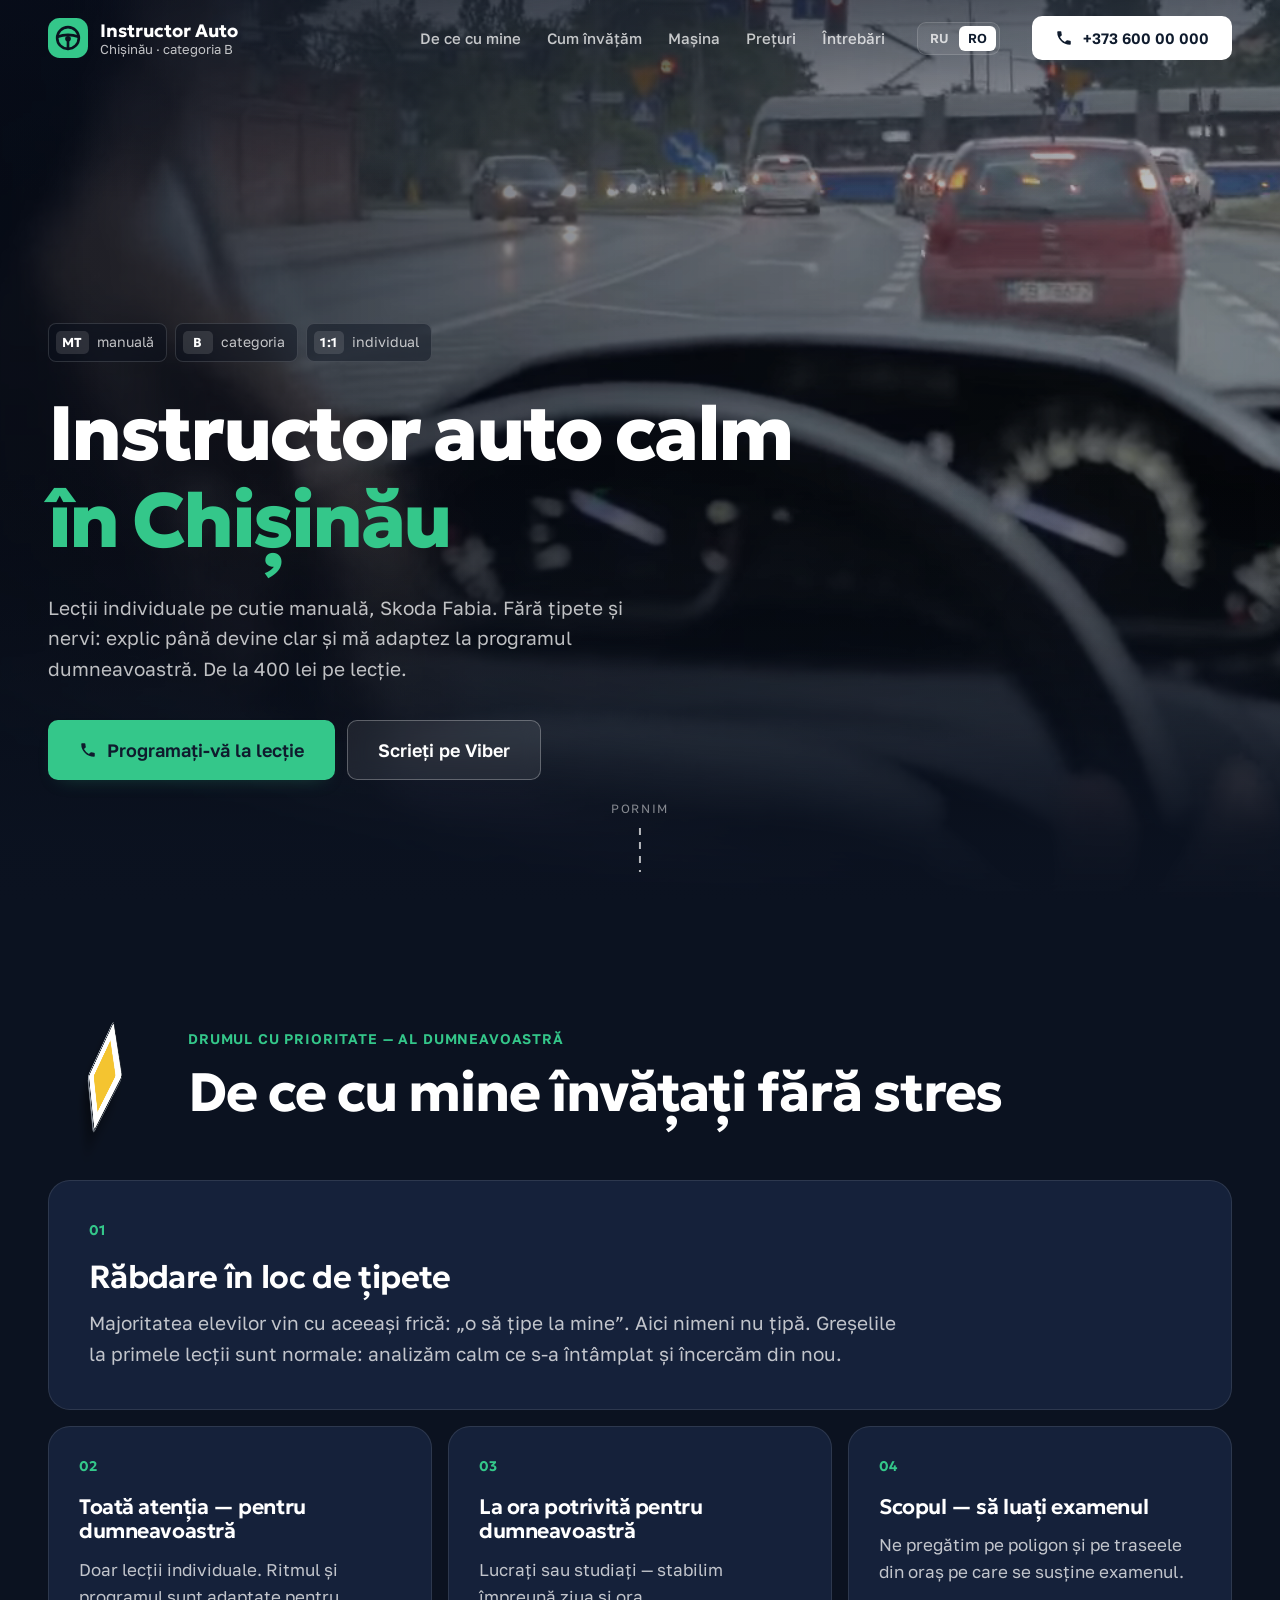
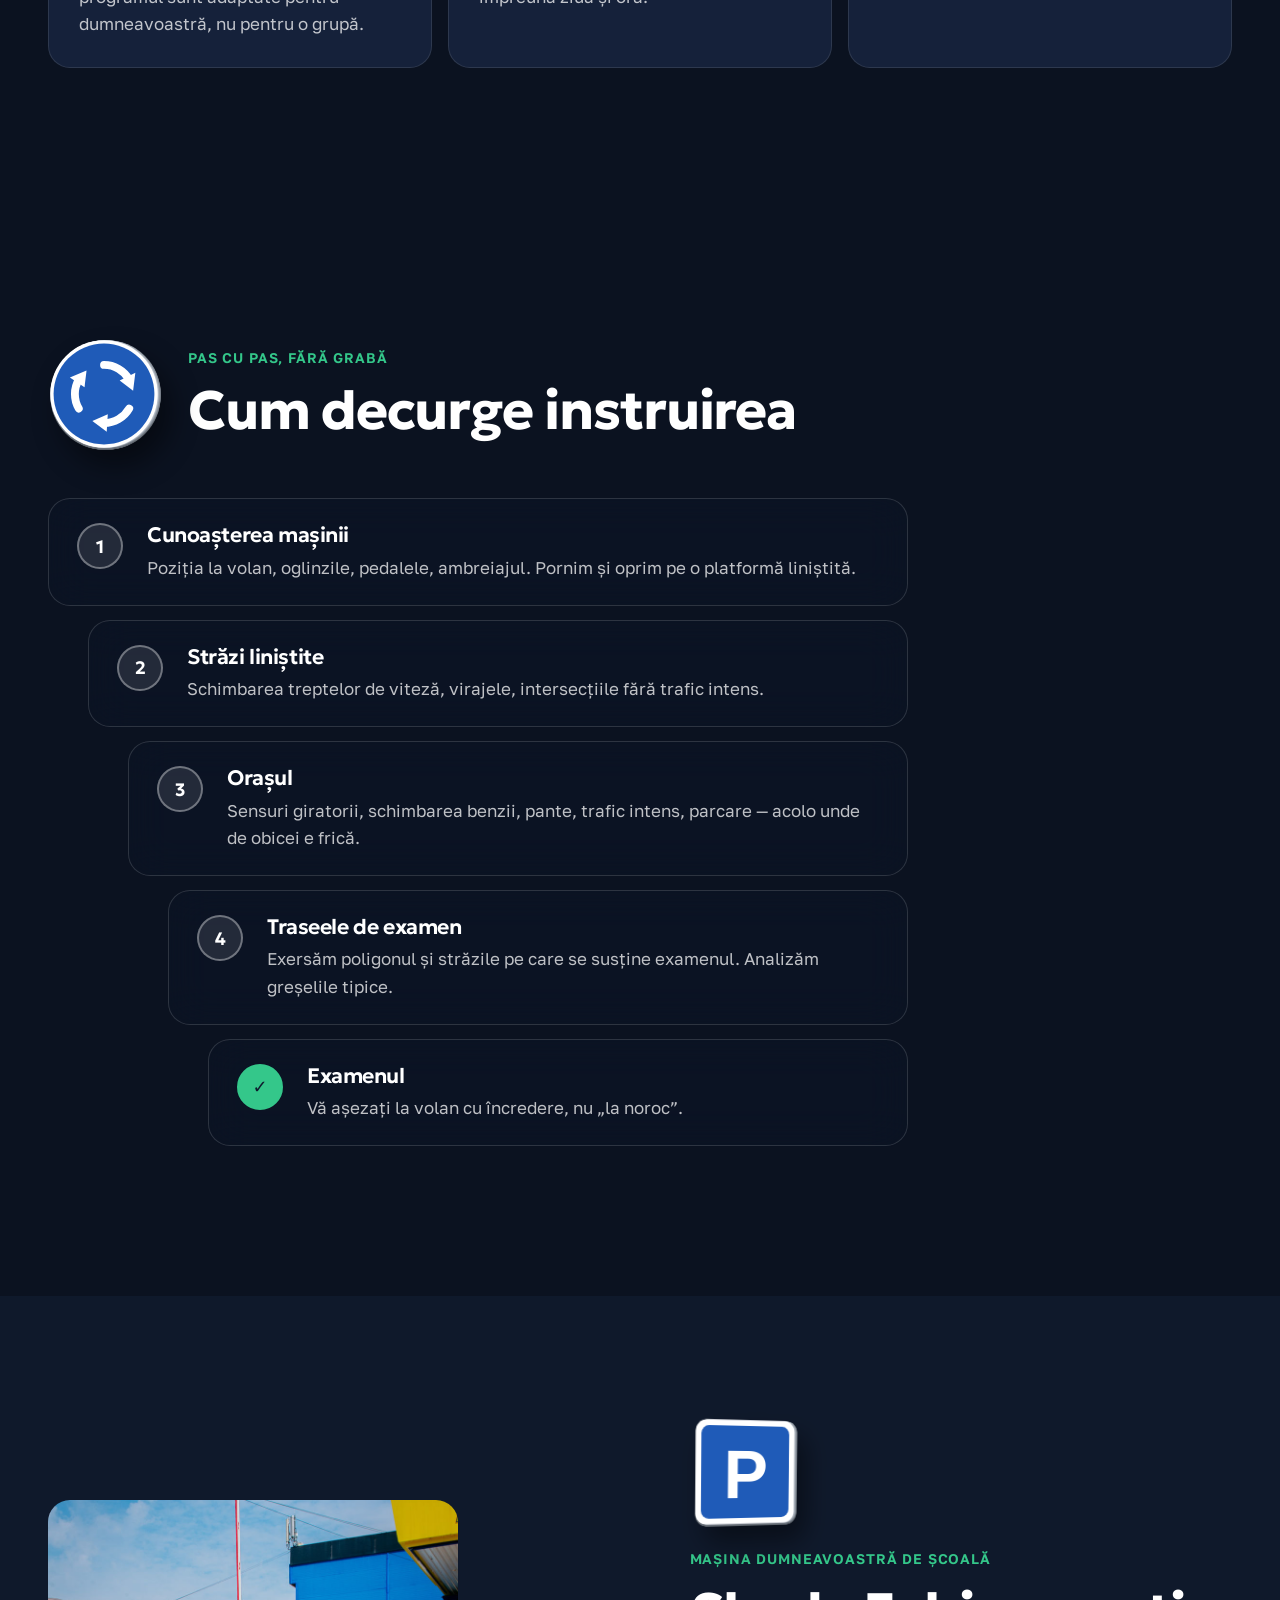
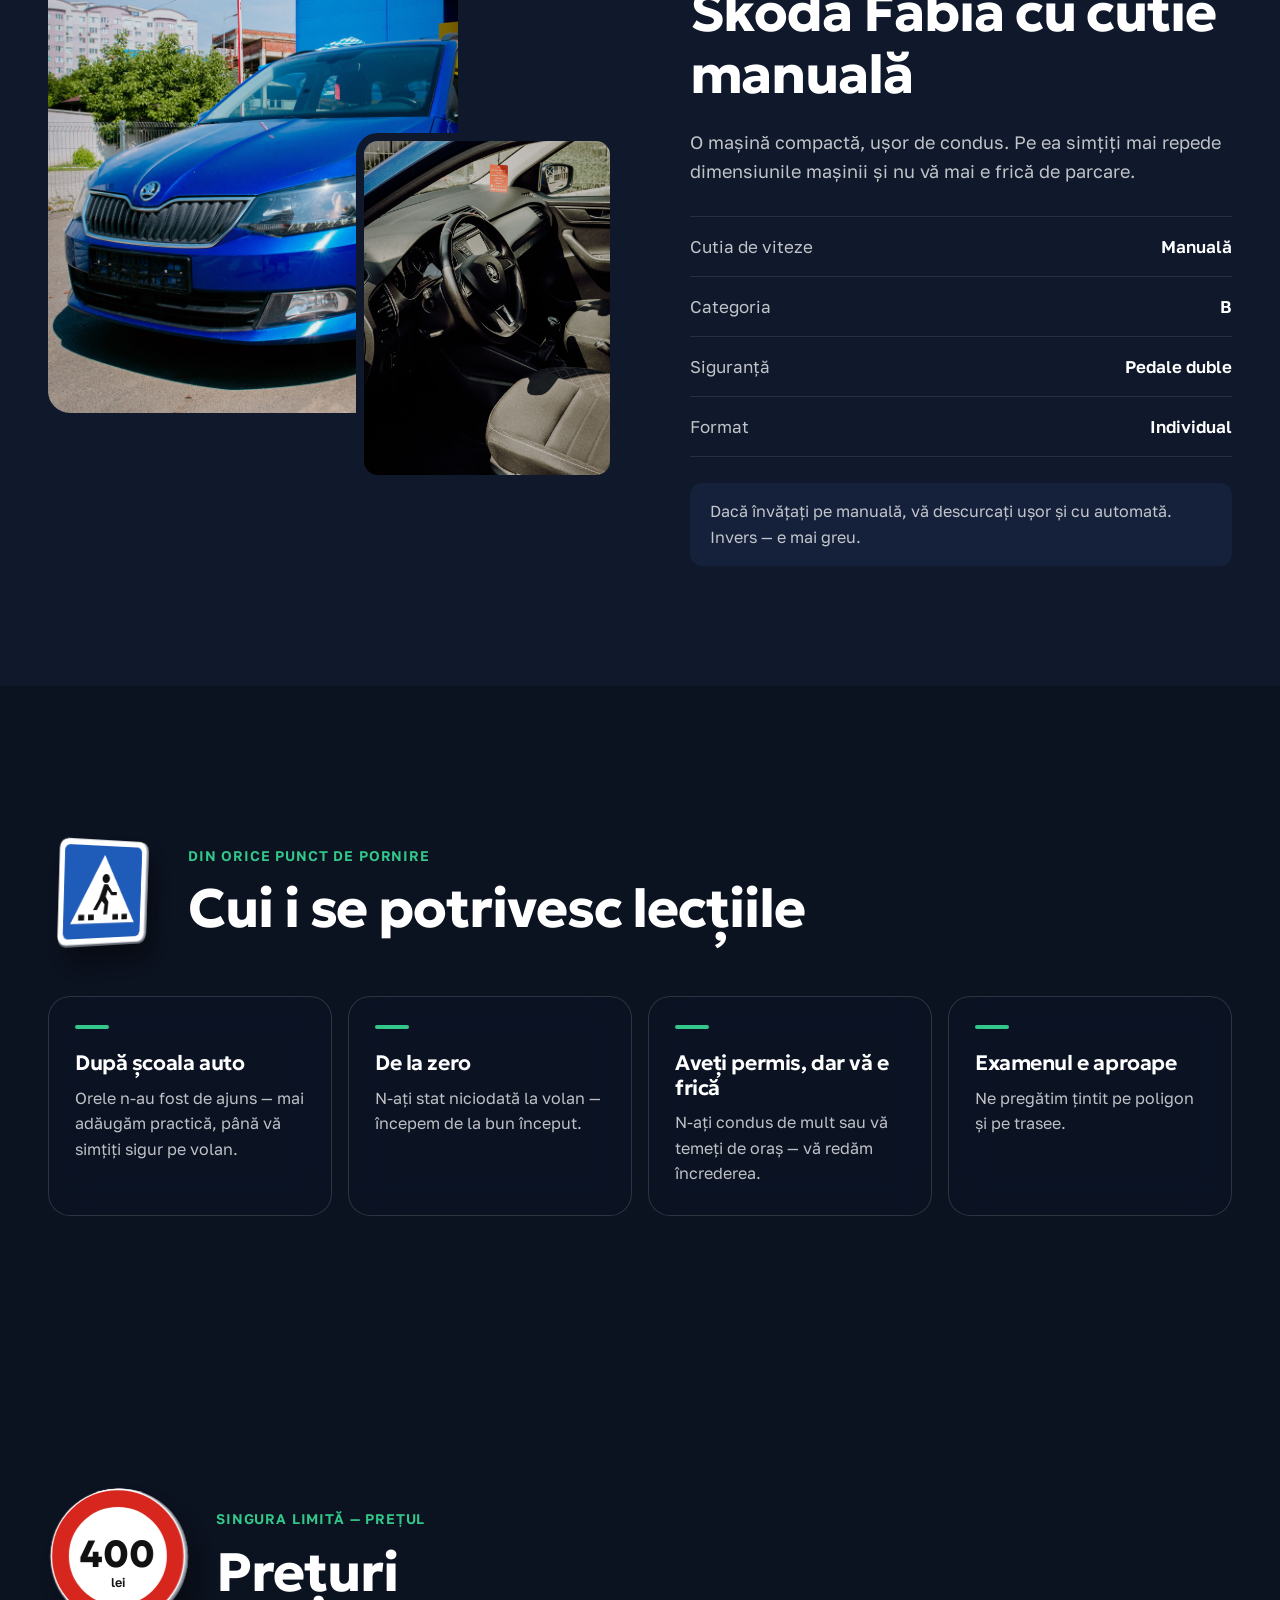
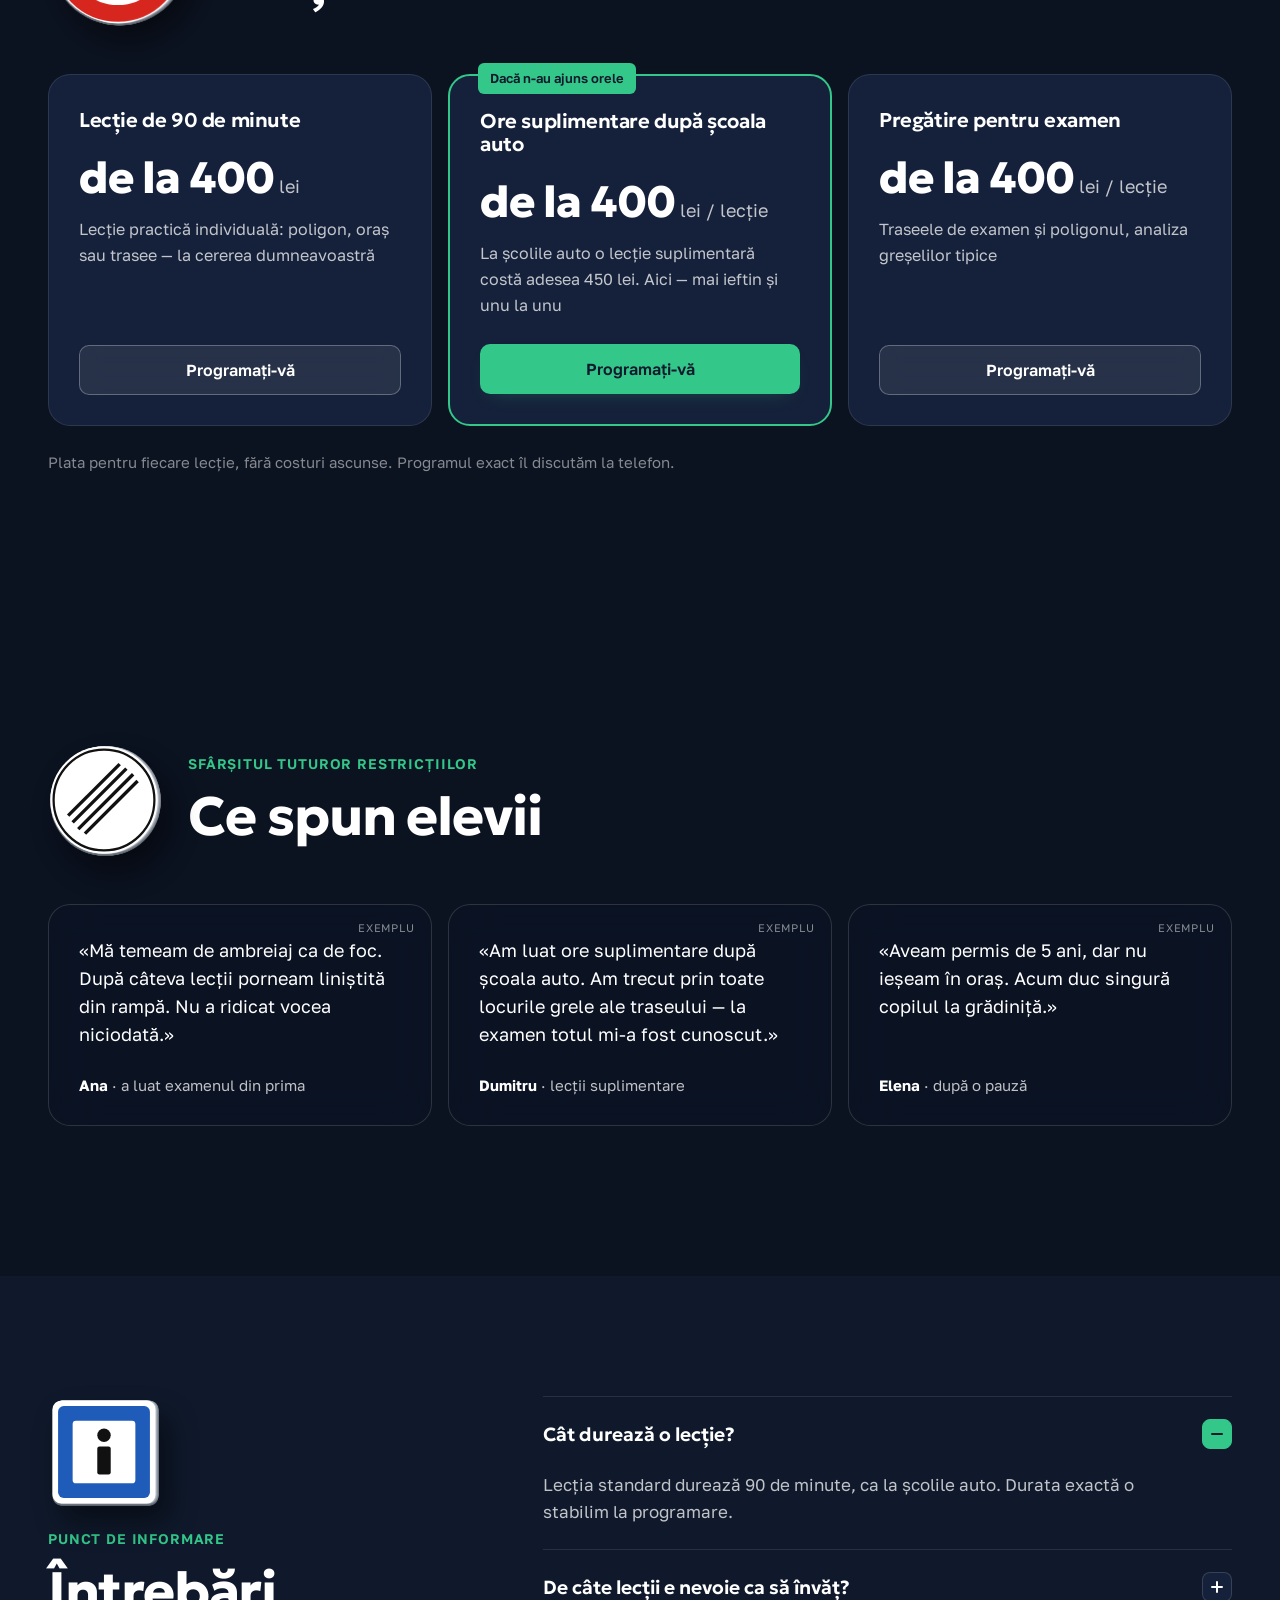
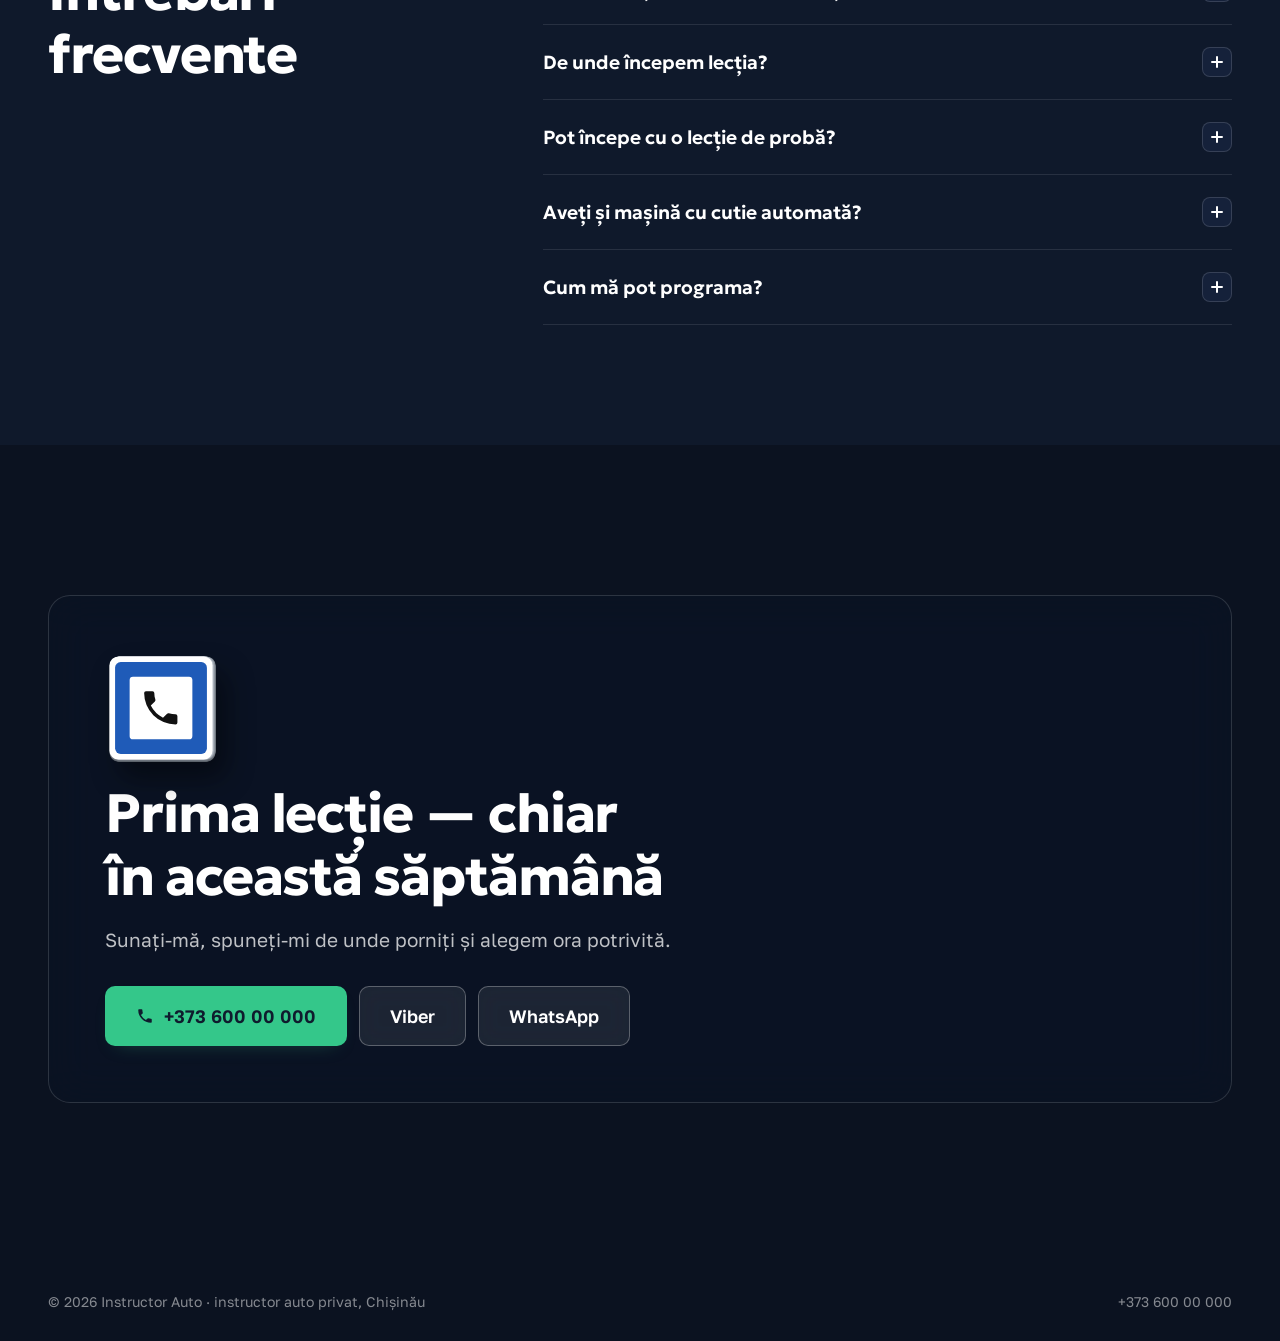
==== ro.html @ 3cfbd1a0 "Add files via upload" ====
<!doctype html>
<html lang="ro">
<head>
  <meta charset="utf-8">
  <meta name="viewport" content="width=device-width, initial-scale=1, viewport-fit=cover">
  <meta name="robots" content="noindex, nofollow">
  <title>Instructor auto calm în Chișinău — cutie manuală, Skoda Fabia</title>
  <meta name="description" content="Lecții individuale de conducere în Chișinău: categoria B, cutie manuală, Skoda Fabia. Cu răbdare, fără țipete, la ora potrivită pentru dumneavoastră. De la 400 lei pe lecție.">
  <meta name="theme-color" content="#0B1220">
  <link rel="icon" href="img/logo/mark.svg" type="image/svg+xml">
  <link rel="alternate" hreflang="ru" href="index.html">
  <link rel="alternate" hreflang="ro" href="ro.html">
  <link rel="preconnect" href="https://fonts.googleapis.com">
  <link rel="preconnect" href="https://fonts.gstatic.com" crossorigin>
  <link href="https://fonts.googleapis.com/css2?family=Geologica:wght@400;500;600;700;800&family=Golos+Text:wght@400;500;600&display=swap" rel="stylesheet">
  <link rel="stylesheet" href="css/styles.css">
  <script>document.documentElement.classList.add('js')</script>
</head>
<body>

<!-- Дорожные знаки: рисуем один раз, используем через <use> -->
<svg width="0" height="0" style="position:absolute" aria-hidden="true">
  <defs>
    <!-- Главная дорога -->
    <symbol id="s-main" viewBox="0 0 100 100">
      <rect x="15" y="15" width="70" height="70" rx="4" transform="rotate(45 50 50)" fill="#fff" stroke="#1d232b" stroke-width="1.5"/>
      <rect x="27" y="27" width="46" height="46" rx="2" transform="rotate(45 50 50)" fill="#F4C430"/>
    </symbol>
    <!-- Круговое движение -->
    <symbol id="s-round" viewBox="0 0 100 100">
      <circle cx="50" cy="50" r="48" fill="#fff"/>
      <circle cx="50" cy="50" r="45" fill="#1F5BB8"/>
      <g id="s-round-arrow">
        <path d="M50 24 A26 26 0 0 1 72.5 37" fill="none" stroke="#fff" stroke-width="7" stroke-linecap="round"/>
        <path d="M78 31 L76 47 L64 38 Z" fill="#fff"/>
      </g>
      <use href="#s-round-arrow" transform="rotate(120 50 50)"/>
      <use href="#s-round-arrow" transform="rotate(240 50 50)"/>
    </symbol>
    <!-- Стоянка -->
    <symbol id="s-parking" viewBox="0 0 100 100">
      <rect x="4" y="4" width="92" height="92" rx="10" fill="#fff"/>
      <rect x="9" y="9" width="82" height="82" rx="7" fill="#1F5BB8"/>
      <text x="50" y="73" text-anchor="middle" font-family="Arial, sans-serif" font-weight="700" font-size="62" fill="#fff">P</text>
    </symbol>
    <!-- Пешеходный переход — «кому подходит»: для всех, кто идёт к правам -->
    <symbol id="s-cross" viewBox="0 0 100 100">
      <rect x="4" y="4" width="92" height="92" rx="8" fill="#fff"/>
      <rect x="9" y="9" width="82" height="82" rx="5" fill="#1F5BB8"/>
      <path d="M50 17 L84 78 H16 Z" fill="#fff"/>
      <g fill="#111">
        <circle cx="52" cy="38" r="4"/>
        <path d="M50 43 l-5 13 l-6 10 h4 l5 -8 l3 3 l-1 9 h4 l1 -11 l-3 -5 l2 -6 l4 5 h6 v-3 h-5 l-5 -7 z"/>
      </g>
      <g fill="#111"><rect x="24" y="70" width="6" height="5"/><rect x="34" y="70" width="6" height="5"/><rect x="60" y="70" width="6" height="5"/><rect x="70" y="70" width="6" height="5"/></g>
    </symbol>
    <!-- Ограничение скорости — у нас это цена -->
    <symbol id="s-400" viewBox="0 0 100 100">
      <circle cx="50" cy="50" r="48" fill="#fff"/>
      <circle cx="50" cy="50" r="41" fill="#fff" stroke="#D7261E" stroke-width="12"/>
      <text x="50" y="58" text-anchor="middle" font-family="Geologica, Arial, sans-serif" font-weight="800" font-size="27" fill="#111">400</text>
      <text x="50" y="72" text-anchor="middle" font-family="Golos Text, Arial, sans-serif" font-weight="600" font-size="9" fill="#111">lei</text>
    </symbol>
    <!-- Конец всех ограничений -->
    <symbol id="s-end" viewBox="0 0 100 100">
      <circle cx="50" cy="50" r="48" fill="#fff"/>
      <circle cx="50" cy="50" r="45" fill="#fff" stroke="#111" stroke-width="2"/>
      <g stroke="#111" stroke-width="3"><path d="M22 70 L70 22"/><path d="M27 76 L76 27"/><path d="M33 80 L80 33"/><path d="M18 64 L64 18"/></g>
    </symbol>
    <!-- Пункт информации -->
    <symbol id="s-info" viewBox="0 0 100 100">
      <rect x="4" y="4" width="92" height="92" rx="8" fill="#fff"/>
      <rect x="9" y="9" width="82" height="82" rx="5" fill="#1F5BB8"/>
      <rect x="22" y="22" width="56" height="56" rx="3" fill="#fff"/>
      <circle cx="50" cy="35" r="6" fill="#111"/>
      <rect x="44" y="45" width="12" height="25" rx="2" fill="#111"/>
    </symbol>
    <!-- Телефон -->
    <symbol id="s-phone" viewBox="0 0 100 100">
      <rect x="4" y="4" width="92" height="92" rx="8" fill="#fff"/>
      <rect x="9" y="9" width="82" height="82" rx="5" fill="#1F5BB8"/>
      <rect x="22" y="22" width="56" height="56" rx="3" fill="#fff"/>
      <path transform="translate(30 30) scale(1.65)" fill="#111" d="M6.6 10.8a15.1 15.1 0 0 0 6.6 6.6l2.2-2.2a1 1 0 0 1 1-.25 11.4 11.4 0 0 0 3.6.57 1 1 0 0 1 1 1V20a1 1 0 0 1-1 1A17 17 0 0 1 3 4a1 1 0 0 1 1-1h3.5a1 1 0 0 1 1 1c0 1.25.2 2.45.57 3.57a1 1 0 0 1-.25 1z"/>
    </symbol>
  </defs>
</svg>

<!-- «Маршрут» прокрутки справа (только на ПК) -->
<!-- <div class="trip" aria-hidden="true"><div class="trip__road"><i class="trip__car"></i></div></div> -->

<header class="top">
  <div class="wrap top__in">
    <a class="logo" href="#">
      <img src="img/logo/mark.svg" alt="" width="40" height="40">
      <span><b>Instructor Auto</b><small>Chișinău · categoria B</small></span>
    </a>
    <nav class="nav" id="nav">
      <a href="#why">De ce cu mine</a>
      <a href="#route">Cum învățăm</a>
      <a href="#car">Mașina</a>
      <a href="#price">Prețuri</a>
      <a href="#faq">Întrebări</a>
    </nav>
    <div class="lang"><a href="index.html" hreflang="ru" lang="ru">RU</a><a href="ro.html" aria-current="page">RO</a></div>
    <a class="btn btn--light top__call" data-tel><span class="ico-phone"></span><span data-text="phone"></span></a>
    <button class="burger" id="burger" aria-label="Meniu" aria-expanded="false"><i></i><i></i></button>
  </div>
</header>

<main>

  <!-- 1. ГЛАВНЫЙ ЭКРАН: видео из салона, внизу тает в фон -->
  <section class="hero">
    <div class="hero__media" aria-hidden="true">
      <video autoplay muted loop playsinline preload="auto" poster="video/drive-poster.jpg">
        <source src="video/drive.webm" type="video/webm">
        <source src="video/drive.mp4" type="video/mp4">
      </video>
    </div>
    <div class="wrap hero__in">
      <div class="hud reveal">
        <span><b>MT</b> manuală</span>
        <span><b>B</b> categoria</span>
        <span><b>1:1</b> individual</span>
      </div>
      <!-- Titlul anterior: „Urcați la volan. / Frica trece repede.” -->
      <h1 class="hero__title reveal">
        <span>Instructor auto calm</span>
        <span class="hero__accent">în&nbsp;Chișinău</span>
      </h1>
      <p class="hero__lead reveal">Lecții individuale pe cutie manuală, Skoda Fabia. Fără țipete și nervi: explic până devine clar și mă adaptez la programul dumneavoastră. De la <span data-text="priceFrom"></span> lei pe lecție.</p>
      <div class="hero__cta reveal">
        <a class="btn btn--sign btn--lg" data-tel><span class="ico-phone"></span>Programați-vă la lecție</a>
        <a class="btn btn--glass btn--lg" data-viber>Scrieți pe Viber</a>
      </div>
    </div>
    <a class="go" href="#why"><span>Pornim</span><i></i></a>
  </section>

  <!-- 2. ПОЧЕМУ СО МНОЙ (сплошной фон) -->
  <section class="sec" id="why">
    <div class="wrap">
      <div class="head reveal">
        <div class="sign" data-sign><svg><use href="#s-main"/></svg></div>
        <div>
          <p class="head__kicker">Drumul cu prioritate — al dumneavoastră</p>
          <h2>De ce cu mine învățați fără stres</h2>
        </div>
      </div>
      <div class="cards">
        <article class="card card--wide reveal">
          <span class="card__n">01</span>
          <h3>Răbdare în loc de țipete</h3>
          <p>Majoritatea elevilor vin cu aceeași frică: „o să țipe la mine”. Aici nimeni nu țipă. Greșelile la primele lecții sunt normale: analizăm calm ce s-a întâmplat și încercăm din nou.</p>
        </article>
        <article class="card reveal">
          <span class="card__n">02</span>
          <h3>Toată atenția — pentru dumneavoastră</h3>
          <p>Doar lecții individuale. Ritmul și programul sunt adaptate pentru dumneavoastră, nu pentru o grupă.</p>
        </article>
        <article class="card reveal">
          <span class="card__n">03</span>
          <h3>La ora potrivită pentru dumneavoastră</h3>
          <p>Lucrați sau studiați — stabilim împreună ziua și ora.</p>
        </article>
        <article class="card reveal">
          <span class="card__n">04</span>
          <h3>Scopul — să luați examenul</h3>
          <p>Ne pregătim pe poligon și pe traseele din oraș pe care se susține examenul.</p>
        </article>
      </div>
    </div>
  </section>

  <!-- 3. КАК УЧИМСЯ (дорога «в окне») -->
  <section class="sec sec--road" id="route">
    <div class="road-media" aria-hidden="true">
      <video autoplay muted loop playsinline preload="none" poster="video/drive-poster.jpg">
        <source src="video/drive.webm" type="video/webm">
        <source src="video/drive.mp4" type="video/mp4">
      </video>
    </div>
    <div class="wrap">
      <div class="head reveal">
        <div class="sign" data-sign><svg><use href="#s-round"/></svg></div>
        <div>
          <p class="head__kicker">Pas cu pas, fără grabă</p>
          <h2>Cum decurge instruirea</h2>
        </div>
      </div>
      <ol class="steps">
        <li class="glass reveal"><b>1</b><div><h3>Cunoașterea mașinii</h3><p>Poziția la volan, oglinzile, pedalele, ambreiajul. Pornim și oprim pe o platformă liniștită.</p></div></li>
        <li class="glass reveal"><b>2</b><div><h3>Străzi liniștite</h3><p>Schimbarea treptelor de viteză, virajele, intersecțiile fără trafic intens.</p></div></li>
        <li class="glass reveal"><b>3</b><div><h3>Orașul</h3><p>Sensuri giratorii, schimbarea benzii, pante, trafic intens, parcare — acolo unde de obicei e frică.</p></div></li>
        <li class="glass reveal"><b>4</b><div><h3>Traseele de examen</h3><p>Exersăm poligonul și străzile pe care se susține examenul. Analizăm greșelile tipice.</p></div></li>
        <li class="glass reveal steps__finish"><b>✓</b><div><h3>Examenul</h3><p>Vă așezați la volan cu încredere, nu „la noroc”.</p></div></li>
      </ol>
    </div>
  </section>

  <!-- 4. МАШИНА (сплошной фон) -->
  <section class="sec sec--alt" id="car">
    <div class="wrap car">
      <div class="car__photos reveal">
        <img class="car__p1" src="img/car/fabia-front-tall.jpg" alt="Mașina de școală Skoda Fabia, albastră" loading="lazy">
        <img class="car__p2" src="img/car/fabia-interior.jpg" alt="Interiorul Skoda Fabia: volanul și cutia de viteze manuală" loading="lazy">
      </div>
      <div class="car__text">
        <div class="head head--stack reveal">
          <div class="sign" data-sign><svg><use href="#s-parking"/></svg></div>
          <div>
            <p class="head__kicker">Mașina dumneavoastră de școală</p>
            <h2>Skoda Fabia cu cutie manuală</h2>
          </div>
        </div>
        <p class="car__lead reveal">O mașină compactă, ușor de condus. Pe ea simțiți mai repede dimensiunile mașinii și nu vă mai e frică de parcare.</p>
        <ul class="specs reveal">
          <li><span>Cutia de viteze</span><b>Manuală</b></li>
          <li><span>Categoria</span><b>B</b></li>
          <li><span>Siguranță</span><b>Pedale duble</b></li>
          <li><span>Format</span><b>Individual</b></li>
        </ul>
        <p class="note reveal">Dacă învățați pe manuală, vă descurcați ușor și cu automată. Invers — e mai greu.</p>
      </div>
    </div>
  </section>

  <!-- 5. КОМУ ПОДХОДИТ (дорога «в окне») -->
  <section class="sec sec--road">
    <div class="road-media" aria-hidden="true">
      <video autoplay muted loop playsinline preload="none" poster="video/drive-poster.jpg">
        <source src="video/drive.webm" type="video/webm">
        <source src="video/drive.mp4" type="video/mp4">
      </video>
    </div>
    <div class="wrap">
      <div class="head reveal">
        <div class="sign" data-sign><svg><use href="#s-cross"/></svg></div>
        <div>
          <p class="head__kicker">Din orice punct de pornire</p>
          <h2>Cui i se potrivesc lecțiile</h2>
        </div>
      </div>
      <div class="who">
        <div class="glass who__item reveal"><h3>După școala auto</h3><p>Orele n-au fost de ajuns — mai adăugăm practică, până vă simțiți sigur pe volan.</p></div>
        <div class="glass who__item reveal"><h3>De la zero</h3><p>N-ați stat niciodată la volan — începem de la bun început.</p></div>
        <div class="glass who__item reveal"><h3>Aveți permis, dar vă e frică</h3><p>N-ați condus de mult sau vă temeți de oraș — vă redăm încrederea.</p></div>
        <div class="glass who__item reveal"><h3>Examenul e aproape</h3><p>Ne pregătim țintit pe poligon și pe trasee.</p></div>
      </div>
    </div>
  </section>

  <!-- 6. ЦЕНЫ (сплошной фон) -->
  <section class="sec" id="price">
    <div class="wrap">
      <div class="head reveal">
        <div class="sign sign--big" data-sign><svg><use href="#s-400"/></svg></div>
        <div>
          <p class="head__kicker">Singura limită — prețul</p>
          <h2>Prețuri</h2>
        </div>
      </div>
      <div class="prices" id="prices"></div>
      <p class="prices__note reveal">Plata pentru fiecare lecție, fără costuri ascunse. Programul exact îl discutăm la telefon.</p>
    </div>
  </section>

  <!-- 7. ОТЗЫВЫ (дорога «в окне») -->
  <section class="sec sec--road">
    <div class="road-media" aria-hidden="true">
      <video autoplay muted loop playsinline preload="none" poster="video/drive-poster.jpg">
        <source src="video/drive.webm" type="video/webm">
        <source src="video/drive.mp4" type="video/mp4">
      </video>
    </div>
    <div class="wrap">
      <div class="head reveal">
        <div class="sign" data-sign><svg><use href="#s-end"/></svg></div>
        <div>
          <p class="head__kicker">Sfârșitul tuturor restricțiilor</p>
          <h2>Ce spun elevii</h2>
        </div>
      </div>
      <div class="reviews">
        <figure class="glass review reveal">
          <span class="review__demo">exemplu</span>
          <blockquote>Mă temeam de ambreiaj ca de foc. După câteva lecții porneam liniștită din rampă. Nu a ridicat vocea niciodată.</blockquote>
          <figcaption><b>Ana</b> · a luat examenul din prima</figcaption>
        </figure>
        <figure class="glass review reveal">
          <span class="review__demo">exemplu</span>
          <blockquote>Am luat ore suplimentare după școala auto. Am trecut prin toate locurile grele ale traseului — la examen totul mi-a fost cunoscut.</blockquote>
          <figcaption><b>Dumitru</b> · lecții suplimentare</figcaption>
        </figure>
        <figure class="glass review reveal">
          <span class="review__demo">exemplu</span>
          <blockquote>Aveam permis de 5 ani, dar nu ieșeam în oraș. Acum duc singură copilul la grădiniță.</blockquote>
          <figcaption><b>Elena</b> · după o pauză</figcaption>
        </figure>
      </div>
    </div>
  </section>

  <!-- 8. ВОПРОСЫ (сплошной фон) -->
  <section class="sec sec--alt" id="faq">
    <div class="wrap faq-wrap">
      <div class="head head--stack reveal">
        <div class="sign" data-sign><svg><use href="#s-info"/></svg></div>
        <div>
          <p class="head__kicker">Punct de informare</p>
          <h2>Întrebări frecvente</h2>
        </div>
      </div>
      <div class="faq reveal">
        <details open>
          <summary>Cât durează o lecție?</summary>
          <p>Lecția standard durează 90 de minute, ca la școlile auto. Durata exactă o stabilim la programare.</p>
        </details>
        <details>
          <summary>De câte lecții e nevoie ca să învăț?</summary>
          <p>Depinde de nivelul cu care veniți. După prima lecție vă spun sincer de câte veți avea nevoie.</p>
        </details>
        <details>
          <summary>De unde începem lecția?</summary>
          <p>Locul de întâlnire îl stabilim la telefon — astfel încât să vă fie comod să ajungeți.</p>
        </details>
        <details>
          <summary>Pot începe cu o lecție de probă?</summary>
          <p>Da. Luați o lecție — vedeți dacă vi se potrivește formatul și abia apoi decideți.</p>
        </details>
        <details>
          <summary>Aveți și mașină cu cutie automată?</summary>
          <p>Nu, lecțiile sunt doar pe cutie manuală. În schimb, după ea, automata se învață într-o seară.</p>
        </details>
        <details>
          <summary>Cum mă pot programa?</summary>
          <p>Sunați sau scrieți pe Viber/WhatsApp — alegem împreună prima zi și ora.</p>
        </details>
      </div>
    </div>
  </section>

  <!-- 9. ФИНАЛ (дорога «в окне») -->
  <section class="sec sec--road sec--final">
    <div class="road-media" aria-hidden="true">
      <video autoplay muted loop playsinline preload="none" poster="video/drive-poster.jpg">
        <source src="video/drive.webm" type="video/webm">
        <source src="video/drive.mp4" type="video/mp4">
      </video>
    </div>
    <div class="wrap">
      <div class="glass final reveal">
        <div class="sign" data-sign><svg><use href="#s-phone"/></svg></div>
        <h2>Prima lecție — chiar în&nbsp;această săptămână</h2>
        <p>Sunați-mă, spuneți-mi de unde porniți și alegem ora potrivită.</p>
        <div class="final__cta">
          <a class="btn btn--sign btn--lg" data-tel><span class="ico-phone"></span><span data-text="phone"></span></a>
          <a class="btn btn--glass btn--lg" data-viber>Viber</a>
          <a class="btn btn--glass btn--lg" data-whatsapp>WhatsApp</a>
        </div>
      </div>
    </div>
  </section>

</main>

<footer class="foot">
  <div class="wrap foot__in">
    <span>© <span id="year"></span> Instructor Auto · instructor auto privat, Chișinău</span>
    <a data-tel><span data-text="phone"></span></a>
  </div>
</footer>

<div class="sticky-call">
  <a class="btn btn--sign" data-tel><span class="ico-phone"></span>Sunați</a>
  <a class="btn btn--glass" data-viber>Viber</a>
</div>

<script src="js/site-data.js"></script>
<script src="js/main.js"></script>
<script src="js/motion.js"></script>
</body>
</html>
---- css/styles.css ----
/* Instructor Auto — тёмный вариант «дорога через секцию».
   Главный экран с видео из салона → сплошная секция → секция-«окно» с той же дорогой → …
   Прежняя светлая версия лежит в prototypes/old-light/. */
:root {
  --bg: #0B1220;
  --bg-2: #0F192B;
  --card: #15213A;
  --white: #fff;
  --soft: rgba(255,255,255,.74);
  --faint: rgba(255,255,255,.5);
  --line: rgba(255,255,255,.1);
  --glass: rgba(12,20,36,.5);
  --glass-line: rgba(255,255,255,.14);
  --ink: #0F1B2D;
  /* акцент: «зелёный сигнал светофора» — можно ехать, всё спокойно (раньше был жёлтый #F4C430, «как такси», затем яркий #3DDC97) */
  --accent: #34C78A;
  --accent-hover: #4FD69C;
  --accent-rgb: 52, 199, 138;

  --r-btn: 10px;
  --r-card: 22px;
  --wrap: 1240px;
  --top-h: 76px;

  --f-head: "Geologica", system-ui, sans-serif;
  --f-body: "Golos Text", system-ui, sans-serif;
}

*, *::before, *::after { box-sizing: border-box; }
html { scroll-behavior: smooth; scroll-padding-top: 84px; }
body {
  margin: 0; background: var(--bg); color: var(--white);
  font: 400 17px/1.6 var(--f-body);
  -webkit-font-smoothing: antialiased;
}
img, svg { display: block; max-width: 100%; }
a { color: inherit; text-decoration: none; }
h1, h2, h3 { font-family: var(--f-head); margin: 0; line-height: 1.08; letter-spacing: -.02em; }
h2 { font-size: clamp(32px, 4.4vw, 54px); font-weight: 700; }
h3 { font-size: 21px; font-weight: 600; }
p { margin: 0; }
.wrap { max-width: var(--wrap); margin: 0 auto; padding: 0 28px; }

/* ---------- кнопки ---------- */
.btn {
  display: inline-flex; align-items: center; justify-content: center; gap: 10px;
  min-height: 50px; padding: 0 22px; border-radius: var(--r-btn);
  font: 600 16px/1 var(--f-body); border: 1.5px solid transparent;
  transition: background .2s, color .2s, border-color .2s, transform .2s, box-shadow .2s;
  cursor: pointer; white-space: nowrap;
}
.btn:active { transform: translateY(1px); }
.btn--lg { min-height: 60px; padding: 0 30px; font-size: 18px; }
/* btn--blue / btn--ghost рисует main.js в карточках цен */
.btn--sign, .btn--blue { background: var(--accent); color: var(--ink); box-shadow: 0 8px 20px -12px rgba(var(--accent-rgb), .35); }
.btn--sign:hover, .btn--blue:hover { background: var(--accent-hover); box-shadow: 0 10px 24px -12px rgba(var(--accent-rgb), .5); }
.btn--glass, .btn--ghost {
  background: rgba(255,255,255,.08); color: #fff; border-color: rgba(255,255,255,.28);
  backdrop-filter: blur(10px); -webkit-backdrop-filter: blur(10px);
}
.btn--glass:hover, .btn--ghost:hover { background: rgba(255,255,255,.16); border-color: #fff; }
.btn--light { background: #fff; color: var(--ink); }
.btn--light:hover { background: var(--accent); }
.ico-phone {
  width: 18px; height: 18px; flex: none; background: currentColor;
  -webkit-mask: url("data:image/svg+xml,%3Csvg xmlns='http://www.w3.org/2000/svg' viewBox='0 0 24 24'%3E%3Cpath d='M6.6 10.8a15.1 15.1 0 0 0 6.6 6.6l2.2-2.2a1 1 0 0 1 1-.25 11.4 11.4 0 0 0 3.6.57 1 1 0 0 1 1 1V20a1 1 0 0 1-1 1A17 17 0 0 1 3 4a1 1 0 0 1 1-1h3.5a1 1 0 0 1 1 1c0 1.25.2 2.45.57 3.57a1 1 0 0 1-.25 1z'/%3E%3C/svg%3E") center/contain no-repeat;
          mask: url("data:image/svg+xml,%3Csvg xmlns='http://www.w3.org/2000/svg' viewBox='0 0 24 24'%3E%3Cpath d='M6.6 10.8a15.1 15.1 0 0 0 6.6 6.6l2.2-2.2a1 1 0 0 1 1-.25 11.4 11.4 0 0 0 3.6.57 1 1 0 0 1 1 1V20a1 1 0 0 1-1 1A17 17 0 0 1 3 4a1 1 0 0 1 1-1h3.5a1 1 0 0 1 1 1c0 1.25.2 2.45.57 3.57a1 1 0 0 1-.25 1z'/%3E%3C/svg%3E") center/contain no-repeat;
}

/* ---------- шапка ---------- */
.top { position: fixed; top: 0; left: 0; right: 0; z-index: 50; transition: background .3s, box-shadow .3s; }
.top--scrolled {
  background: rgba(10,16,30,.72); box-shadow: 0 1px 0 var(--glass-line);
  backdrop-filter: blur(16px); -webkit-backdrop-filter: blur(16px);
}
.top__in { display: flex; align-items: center; gap: 32px; height: var(--top-h); }
.logo { display: flex; align-items: center; gap: 12px; }
.logo span { display: flex; flex-direction: column; line-height: 1.15; }
.logo b { font: 700 18px var(--f-head); white-space: nowrap; }
.logo small { font-size: 13px; color: var(--soft); }
.nav { display: flex; gap: 26px; margin-left: auto; font-weight: 500; font-size: 15px; }
.nav a { color: var(--soft); transition: color .2s; }
.nav a:hover { color: #fff; }
.top__call { min-height: 44px; font-size: 15px; }
.lang {
  display: flex; gap: 2px; padding: 3px; border-radius: 9px;
  background: rgba(255,255,255,.08); border: 1px solid var(--glass-line);
}
.lang a { padding: 6px 9px; border-radius: 6px; font: 600 13px/1 var(--f-body); color: var(--soft); transition: background .2s, color .2s; }
.lang a:hover { color: #fff; }
.lang a[aria-current] { background: #fff; color: var(--ink); }
.burger { display: none; }

/* ---------- 1. главный экран ---------- */
.hero {
  position: relative; isolation: isolate; overflow: hidden;
  min-height: 100vh; min-height: 100svh;
  display: flex; align-items: flex-end; padding: 120px 0 120px;
}
.hero__in { width: 100%; }
.hero__media { position: absolute; inset: 0; z-index: -1; background: var(--bg) url("../video/drive-poster.jpg") center/cover; }
.hero__media video { width: 100%; height: 100%; object-fit: cover; }
.hero__media::after {
  content: ""; position: absolute; inset: 0; pointer-events: none;
  background:
    /* снизу: видео тает в фон страницы — много шагов, без полосы */
    linear-gradient(to top, var(--bg) 0%, rgba(11,18,32,.94) 7%, rgba(11,18,32,.72) 16%,
      rgba(11,18,32,.42) 27%, rgba(11,18,32,.16) 38%, rgba(11,18,32,0) 48%),
    linear-gradient(180deg, rgba(8,14,28,.55) 0%, rgba(8,14,28,0) 22%),
    linear-gradient(90deg, rgba(8,14,28,.72) 0%, rgba(8,14,28,.3) 55%, rgba(8,14,28,.1) 100%),
    rgba(8,14,28,.12);
}
.hud { display: flex; flex-wrap: wrap; gap: 8px; margin-bottom: 28px; }
.hud span {
  display: inline-flex; align-items: center; gap: 8px;
  padding: 7px 12px 7px 7px; border-radius: 8px;
  background: rgba(10,16,30,.45); border: 1px solid var(--glass-line);
  backdrop-filter: blur(10px); -webkit-backdrop-filter: blur(10px);
  font-size: 14px; color: var(--soft);
}
.hud b {
  min-width: 30px; padding: 3px 6px; border-radius: 5px; text-align: center;
  background: rgba(255,255,255,.12); color: #fff; font: 700 13px var(--f-head); letter-spacing: .03em;
}
/* было под «Сядьте за руль»: clamp(44px, 7.2vw, 104px), max-width 1000px */
.hero__title { font-size: clamp(40px, 6vw, 88px); font-weight: 800; letter-spacing: -.035em; line-height: 1; max-width: 1100px; }
.hero__title span { display: block; }
/* в Geologica запятая под ș/ț глубокая — в румынской версии заголовкам нужен больший межстрочный */
:lang(ro) .hero__title { line-height: 1.14; }
:lang(ro) h2, :lang(ro) h3 { line-height: 1.16; }
.hero__accent { color: var(--accent); }
.hero__lead { margin-top: 28px; max-width: 580px; font-size: 19px; color: var(--soft); }
.hero__cta { display: flex; flex-wrap: wrap; gap: 12px; margin-top: 36px; }
.go {
  position: absolute; left: 50%; bottom: 28px; transform: translateX(-50%);
  display: flex; flex-direction: column; align-items: center; gap: 10px;
  font-size: 12px; letter-spacing: .14em; text-transform: uppercase; color: var(--faint);
}
.go i { width: 2px; height: 44px; background: linear-gradient(#fff 0 50%, transparent 0) 0 0/2px 14px; animation: dash 1s linear infinite; opacity: .7; }
@keyframes dash { to { background-position: 0 14px; } }

/* ---------- «маршрут» прокрутки ---------- */
/* Двухполосная дорога: сплошные по краям, прерывистая по центру.
   Машина едет вниз по правой (по ходу движения) полосе — на экране это левая. */
.trip {
  --road-w: 350px; --car-w: 90px; --car-h: 180px;
  position: fixed; left: 0; top: 0px; bottom: 0px; z-index: 20;
  width: var(--road-w);
}
.trip__road {
  position: relative; height: 100%; width: 100%; overflow: hidden;
  background: #262C3620;
  box-shadow: 0 0 0 1px rgba(255,255,255,.08), 0 10px 30px -10px rgba(0,0,0,.6);
}
/* края дороги */
.trip__road::before {
  content: ""; position: absolute; inset: 0 4px;
  border-left: 1.5px solid rgba(255,255,255,.25); border-right: 1.5px solid rgba(255,255,255,.25);
}
/* разделительная прерывистая */
.trip__road::after {
  content: ""; position: absolute; left: 50%; top: 0; bottom: 0; width: 2px; margin-left: -1px;
  background: linear-gradient(rgba(255,255,255,.35) 0 55%, transparent 0) 0 0 / 2px 14px;
}
.trip__car {
  position: absolute; z-index: 1;
  left: calc((var(--road-w) / 2 + 4px) / 2 - var(--car-w) / 2); /* центр левой полосы */
  /* едет от низа шапки до низа экрана */
  top: calc(var(--top-h) + 10px + var(--trip, 0) * (100% - var(--top-h) - var(--car-h) - 30px));
  width: var(--car-w); height: var(--car-h);
  background: url("../img/ui/car-top.svg") center/contain no-repeat;
  filter: drop-shadow(0 3px 3px rgba(0,0,0,.55));
}
/* свет фар на асфальте перед машиной */
.trip__car::after {
  content: ""; position: absolute; left: 50%; top: 100%; width: 18px; height: 22px; margin-left: -9px;
  background: radial-gradient(ellipse at 50% 0, rgba(255,240,190,.45), rgba(255,240,190,0) 70%);
}

/* ---------- секции ---------- */
.sec { position: relative; padding: 120px 0; background: var(--bg); }
.sec--alt { background: var(--bg-2); }
.head { display: flex; align-items: center; gap: 28px; margin-bottom: 48px; }
.head--stack { flex-direction: column; align-items: flex-start; gap: 20px; }
.head__kicker { font-size: 14px; font-weight: 600; letter-spacing: .06em; text-transform: uppercase; color: var(--accent); margin-bottom: 10px; }

/* секция-«окно»: видео стоит на месте, блок едет поверх (работает и на iPhone) */
.sec--road { isolation: isolate; clip-path: inset(0); padding: 150px 0; }
.road-media { position: fixed; inset: 0; z-index: -1; background: var(--bg) url("../video/drive-poster.jpg") center/cover; }
.road-media video { width: 100%; height: 100%; object-fit: cover; }
.road-media::after {
  content: ""; position: absolute; inset: 0;
  background: linear-gradient(90deg, rgba(8,14,28,.8) 0%, rgba(8,14,28,.45) 60%, rgba(8,14,28,.3) 100%);
}
/* мягкие «шторки» сверху и снизу окна — без резкого шва с соседями */
.sec--road::before, .sec--road::after {
  content: ""; position: absolute; left: 0; right: 0; height: 90px; z-index: 0; pointer-events: none;
}
/* .sec--road::before { top: -1px; background: linear-gradient(var(--sec-prev, var(--bg)), transparent); }
.sec--road::after { bottom: -1px; background: linear-gradient(to top, var(--sec-next, var(--bg)), transparent); } */
.sec--road > .wrap { position: relative; z-index: 1; }
#car + .sec--road, #faq + .sec--road { --sec-prev: var(--bg-2); }
.sec--road:has(+ #car), .sec--road:has(+ #faq) { --sec-next: var(--bg-2); }

.glass {
  background: var(--glass); border: 1px solid var(--glass-line); border-radius: var(--r-card);
  backdrop-filter: blur(20px) saturate(1.2); -webkit-backdrop-filter: blur(20px) saturate(1.2);
}

/* ---------- объёмные знаки ---------- */
.sign { --ry: 0deg; --rx: 0deg; width: 112px; height: 112px; flex: none; perspective: 600px; }
.sign--big { width: 140px; height: 140px; }
.sign svg {
  width: 100%; height: 100%;
  transform: rotateY(var(--ry)) rotateX(var(--rx));
  transition: transform .25s ease-out;
  /* «толщина» металлического щита: стопка тонких теней + тень на фоне */
  filter:
    drop-shadow(1px 0 0 #b7bec7) drop-shadow(1px 0 0 #9aa2ac) drop-shadow(1px 0 0 #7f8791)
    drop-shadow(0 1px 0 #6d747d) drop-shadow(0 1px 0 #5c636b)
    drop-shadow(10px 16px 14px rgba(0,0,0,.45));
  animation: sway 6s ease-in-out infinite;
}
@keyframes sway {
  0%, 100% { translate: 0 0; rotate: -1.5deg; }
  50% { translate: 0 -4px; rotate: 1.5deg; }
}

/* 2. почему со мной */
.cards { display: grid; grid-template-columns: repeat(3, 1fr); gap: 16px; }
.card {
  padding: 30px; display: flex; flex-direction: column; gap: 12px;
  background: var(--card); border: 1px solid var(--line); border-radius: var(--r-card);
}
.card p { color: var(--soft); }
.card__n { font: 700 14px var(--f-head); color: var(--accent); margin-bottom: 8px; }
.card--wide { grid-column: span 3; padding: 40px; }
.card--wide h3 { font-size: 32px; }
.card--wide p { font-size: 19px; max-width: 820px; }

/* 3. шаги */
.steps { list-style: none; margin: 0; padding: 0; display: grid; gap: 14px; max-width: 860px; }
.steps li { display: flex; gap: 24px; align-items: flex-start; padding: 24px 28px; }
.steps b {
  flex: none; width: 46px; height: 46px; border-radius: 50%;
  display: grid; place-items: center;
  background: rgba(255,255,255,.1); border: 2px solid rgba(255,255,255,.35);
  font: 700 18px var(--f-head);
}
.steps p { margin-top: 6px; color: var(--soft); }
.steps li:nth-child(2) { margin-left: 40px; }
.steps li:nth-child(3) { margin-left: 80px; }
.steps li:nth-child(4) { margin-left: 120px; }
.steps li:nth-child(5) { margin-left: 160px; }
.steps__finish b { background: var(--accent); border-color: var(--accent); color: var(--ink); }

/* 4. машина */
.car { display: grid; grid-template-columns: 1.05fr 1fr; gap: 72px; align-items: center; }
.car__photos { position: relative; padding-bottom: 70px; }
.car__p1 { width: 72%; aspect-ratio: 4/5; object-fit: cover; border-radius: var(--r-card); }
.car__p2 {
  position: absolute; right: 0; bottom: 0; width: 46%; aspect-ratio: 3/4;
  object-fit: cover; object-position: 30% 50%;
  border-radius: var(--r-card); border: 8px solid var(--bg-2);
}
.car__text .head { margin-bottom: 22px; }
.car__lead { font-size: 18px; color: var(--soft); }
.specs { list-style: none; padding: 0; margin: 30px 0 0; border-top: 1px solid var(--line); }
.specs li { display: flex; justify-content: space-between; gap: 16px; padding: 16px 0; border-bottom: 1px solid var(--line); }
.specs span { color: var(--soft); }
.specs b { font-weight: 600; text-align: right; }
.note { margin-top: 26px; padding: 16px 20px; border-radius: 12px; background: var(--card); font-size: 16px; color: var(--soft); }

/* 5. кому подходит */
.who { display: grid; grid-template-columns: repeat(4, 1fr); gap: 16px; }
.who__item { padding: 28px 26px; }
.who__item::before {
  content: ""; display: block; width: 34px; height: 4px; border-radius: 2px;
  background: var(--accent); margin-bottom: 22px;
}
.who__item p { margin-top: 10px; color: var(--soft); font-size: 16px; }

/* 6. цены (карточки рисует main.js) */
.prices { display: grid; grid-template-columns: repeat(3, 1fr); gap: 16px; }
.price {
  position: relative; display: flex; flex-direction: column; padding: 34px 30px 30px;
  background: var(--card); border: 1px solid var(--line); border-radius: var(--r-card);
}
.price h3 { font-size: 20px; }
.price--hl { border: 2px solid var(--accent); }
.price__tag {
  position: absolute; top: -13px; left: 28px; padding: 5px 12px; border-radius: 6px;
  background: var(--accent); color: var(--ink); font-size: 13px; font-weight: 600;
}
.price__sum { margin: 18px 0 12px; font-size: 18px; color: var(--soft); }
.price__sum b { font: 800 44px var(--f-head); color: #fff; letter-spacing: -.02em; }
.price__unit { white-space: nowrap; }
.price__note { color: var(--soft); font-size: 16px; margin-bottom: 26px; }
.price .btn { margin-top: auto; }
.prices__note { margin-top: 24px; color: var(--faint); font-size: 15px; }

/* 7. отзывы */
.reviews { display: grid; grid-template-columns: repeat(3, 1fr); gap: 16px; }
.review {
  position: relative; margin: 0; padding: 32px 30px 28px;
  display: flex; flex-direction: column; justify-content: space-between; gap: 24px;
}
.review blockquote { margin: 0; font-size: 18px; line-height: 1.55; }
.review blockquote::before { content: "«"; }
.review blockquote::after { content: "»"; }
.review figcaption { color: var(--soft); font-size: 15px; }
.review figcaption b { color: #fff; }
.review__demo {
  position: absolute; top: 14px; right: 16px;
  font-size: 11px; text-transform: uppercase; letter-spacing: .08em; color: var(--faint);
}

/* 8. вопросы */
.faq-wrap { display: grid; grid-template-columns: 1fr 1.6fr; gap: 64px; align-items: start; }
.faq { border-top: 1px solid var(--line); }
.faq details { border-bottom: 1px solid var(--line); }
.faq summary {
  list-style: none; cursor: pointer;
  display: flex; justify-content: space-between; align-items: center; gap: 24px;
  padding: 22px 0; font: 600 19px var(--f-head);
}
.faq summary::-webkit-details-marker { display: none; }
.faq summary::after {
  content: ""; flex: none; width: 30px; height: 30px; border-radius: 8px;
  border: 1px solid var(--glass-line);
  background: var(--card) center/12px no-repeat url("data:image/svg+xml,%3Csvg xmlns='http://www.w3.org/2000/svg' viewBox='0 0 12 12'%3E%3Cpath d='M6 1v10M1 6h10' stroke='%23fff' stroke-width='2' stroke-linecap='round'/%3E%3C/svg%3E");
}
.faq details[open] summary::after {
  background-color: var(--accent); border-color: var(--accent);
  background-image: url("data:image/svg+xml,%3Csvg xmlns='http://www.w3.org/2000/svg' viewBox='0 0 12 12'%3E%3Cpath d='M1 6h10' stroke='%230F1B2D' stroke-width='2' stroke-linecap='round'/%3E%3C/svg%3E");
}
.faq details p { padding: 0 48px 24px 0; color: var(--soft); }

/* 9. финал */
.sec--final { padding-bottom: 160px; }
.final { padding: 56px; display: grid; justify-items: start; gap: 18px; background: rgba(12,20,36,.45); }
.final h2 { max-width: 760px; }
.final p { color: var(--soft); font-size: 19px; }
.final__cta { display: flex; flex-wrap: wrap; gap: 12px; margin-top: 12px; }

.foot { padding: 28px 0; font-size: 14px; color: var(--faint); background: var(--bg); }
.foot__in { display: flex; justify-content: space-between; gap: 16px; flex-wrap: wrap; }
.foot a:hover { color: #fff; }

.sticky-call { display: none; }

/* ---------- появление при прокрутке (класс .js ставит motion.js) ---------- */
.js .reveal { opacity: 0; transform: translateY(28px); transition: opacity .7s ease, transform .7s cubic-bezier(.2,.7,.2,1); }
.js .reveal.is-in { opacity: 1; transform: none; }
.cards > :nth-child(2), .prices > :nth-child(2), .who > :nth-child(2), .reviews > :nth-child(2) { transition-delay: .08s; }
.cards > :nth-child(3), .prices > :nth-child(3), .who > :nth-child(3), .reviews > :nth-child(3) { transition-delay: .16s; }
.cards > :nth-child(4), .who > :nth-child(4) { transition-delay: .24s; }

@media (prefers-reduced-motion: reduce) {
  html { scroll-behavior: auto; }
  .js .reveal { opacity: 1; transform: none; transition: none; }
  .sign svg, .go i { animation: none; }
}

/* ---------- адаптив ---------- */
/* дорога справа — только когда рядом с контентом есть свободное поле */
@media (max-width: 1359px) {
  .trip { display: none; }
}

@media (max-width: 1080px) {
  .nav { gap: 18px; }
  .who { grid-template-columns: 1fr 1fr; }
  .car { gap: 48px; }
}

@media (max-width: 900px) {
  .top__call, .trip { display: none; }
  .lang { margin-left: auto; }
  .lang + .top__call + .burger, .lang ~ .burger { margin-left: 8px; }
  .burger {
    display: grid; gap: 6px; margin-left: auto;
    width: 46px; height: 46px; place-content: center; cursor: pointer;
    background: rgba(255,255,255,.08); border: 1px solid var(--glass-line); border-radius: var(--r-btn);
  }
  .burger i { display: block; width: 20px; height: 2px; background: #fff; transition: transform .25s; }
  .nav-open .burger i:first-child { transform: translateY(4px) rotate(45deg); }
  .nav-open .burger i:last-child { transform: translateY(-4px) rotate(-45deg); }
  .nav {
    position: fixed; top: var(--top-h); left: 0; right: 0;
    flex-direction: column; gap: 0; padding: 8px 20px 20px;
    background: #0E1626; box-shadow: 0 1px 0 var(--glass-line), 0 24px 40px -20px rgba(0,0,0,.7);
    transform: translateY(-8px); opacity: 0; visibility: hidden; transition: .2s;
  }
  .nav a { padding: 14px 0; border-bottom: 1px solid var(--line); font-size: 17px; color: #fff; }
  .nav-open .nav { transform: none; opacity: 1; visibility: visible; }
  /* с открытым меню шапка сплошная: backdrop-filter у родителя ломает фон выпадающего меню */
  .nav-open .top { background: #0E1626; backdrop-filter: none; -webkit-backdrop-filter: none; box-shadow: 0 1px 0 var(--glass-line); }

  .cards, .prices, .reviews { grid-template-columns: 1fr; }
  .card--wide { grid-column: auto; }
  .steps li { margin-left: 0 !important; }
  .car, .faq-wrap { grid-template-columns: 1fr; }
  .faq-wrap { gap: 0; }

  .sticky-call {
    display: flex; gap: 10px; position: fixed; left: 0; right: 0; bottom: 0; z-index: 40;
    padding: 10px 16px calc(10px + env(safe-area-inset-bottom));
    background: rgba(10,16,30,.72); border-top: 1px solid var(--glass-line);
    backdrop-filter: blur(16px); -webkit-backdrop-filter: blur(16px);
  }
  .sticky-call .btn--sign { flex: 1; }
  body { padding-bottom: 70px; }
}

@media (max-width: 600px) {
  :root { --top-h: 66px; }
  body { font-size: 16px; }
  .wrap { padding: 0 16px; }
  .logo small { display: none; }
  .top__in { gap: 12px; }
  .logo { gap: 10px; }
  .logo b { font-size: 17px; }
  .hero { padding: 96px 0 72px; }
  .hero__media video { object-position: 38% 50%; }
  .hero__media::after {
    background:
      linear-gradient(180deg, rgba(8,14,28,.5) 0%, rgba(8,14,28,.15) 30%, rgba(8,14,28,.75) 68%, var(--bg) 100%);
  }
  .hero__lead { font-size: 17px; }
  .hero__cta .btn { width: 100%; }
  .go { display: none; }
  .sec { padding: 80px 0; }
  .sec--road { padding: 100px 0; }
  .road-media::after { background: rgba(8,14,28,.62); }
  .head { gap: 18px; margin-bottom: 32px; }
  .sign { width: 76px; height: 76px; }
  .sign--big { width: 92px; height: 92px; }
  .card, .card--wide { padding: 24px; }
  .card--wide h3 { font-size: 26px; }
  .card--wide p { font-size: 17px; }
  .who { grid-template-columns: 1fr; }
  .steps li { padding: 20px; gap: 16px; }
  .car__photos { padding-bottom: 48px; }
  .faq summary { font-size: 17px; }
  .faq details p { padding-right: 0; }
  .final { padding: 30px 22px; }
  .final__cta .btn { flex: 1; }
  .final__cta .btn--sign { flex-basis: 100%; }
}
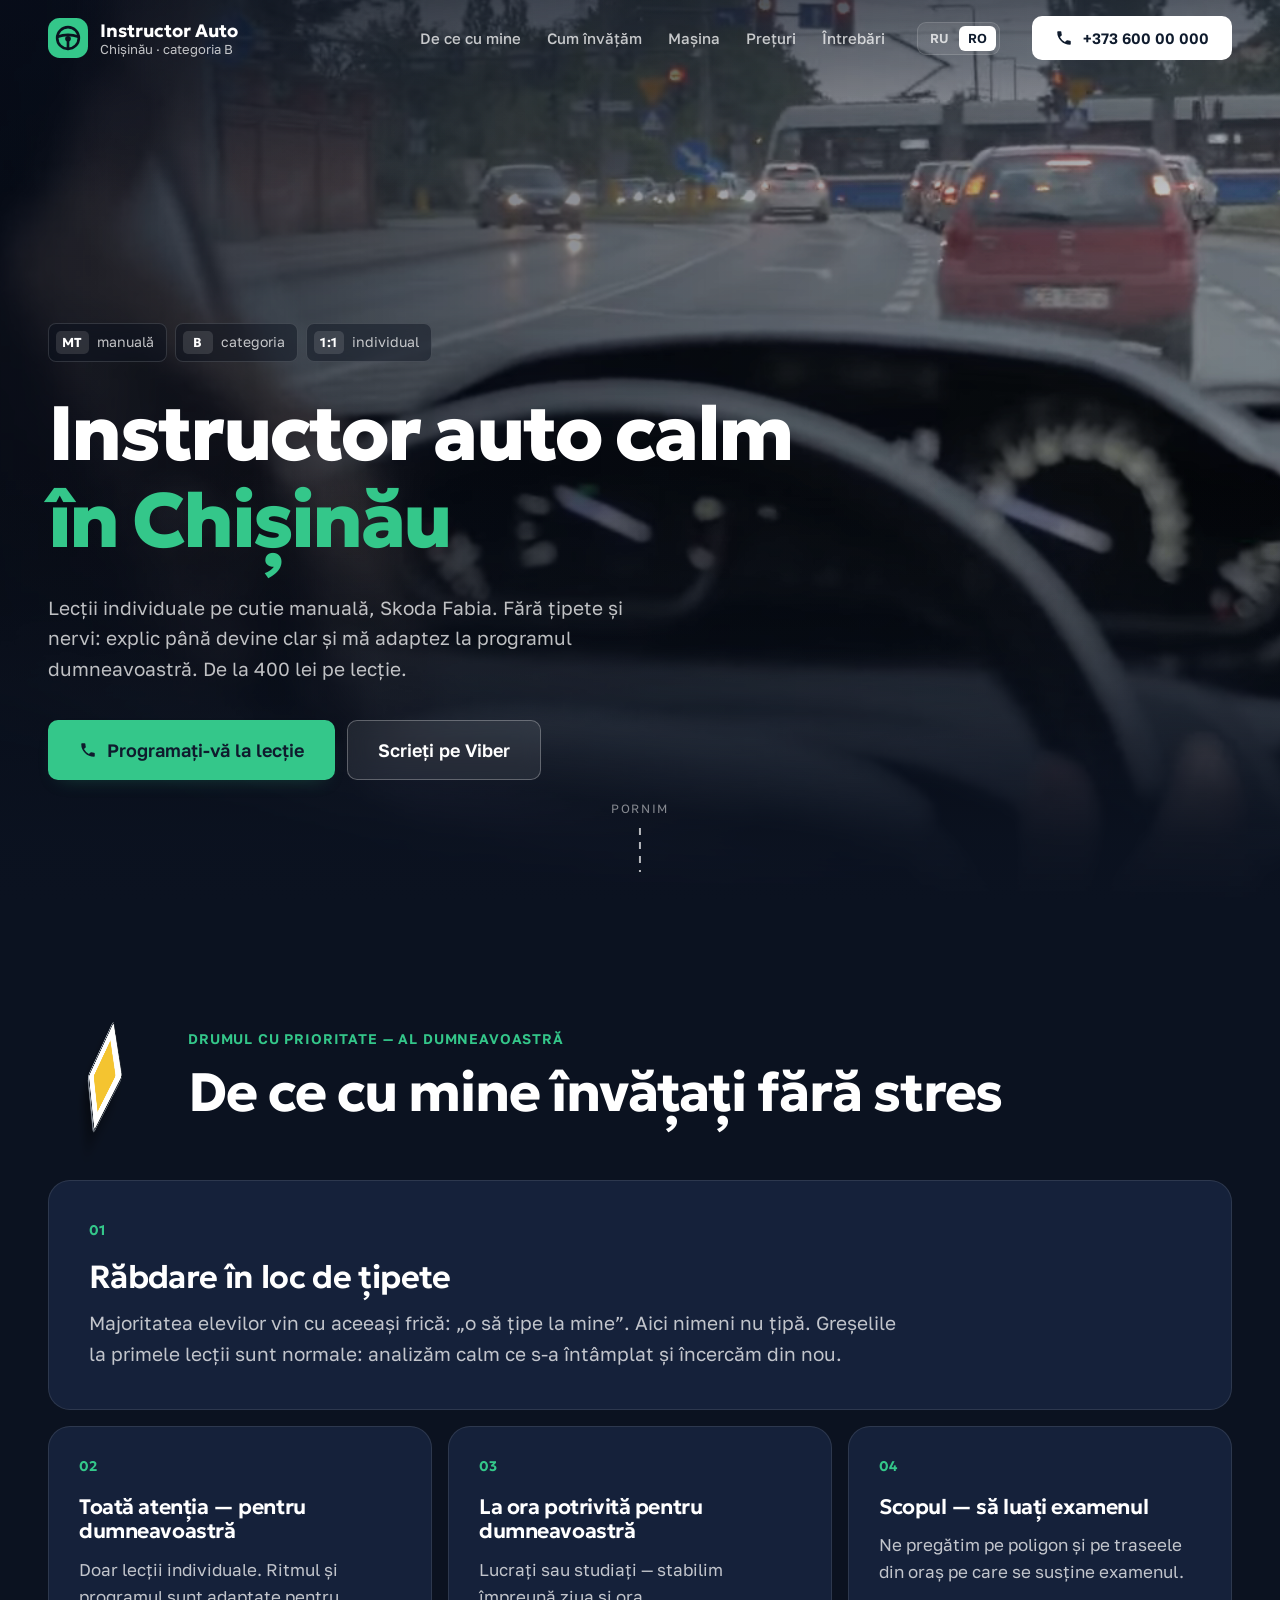
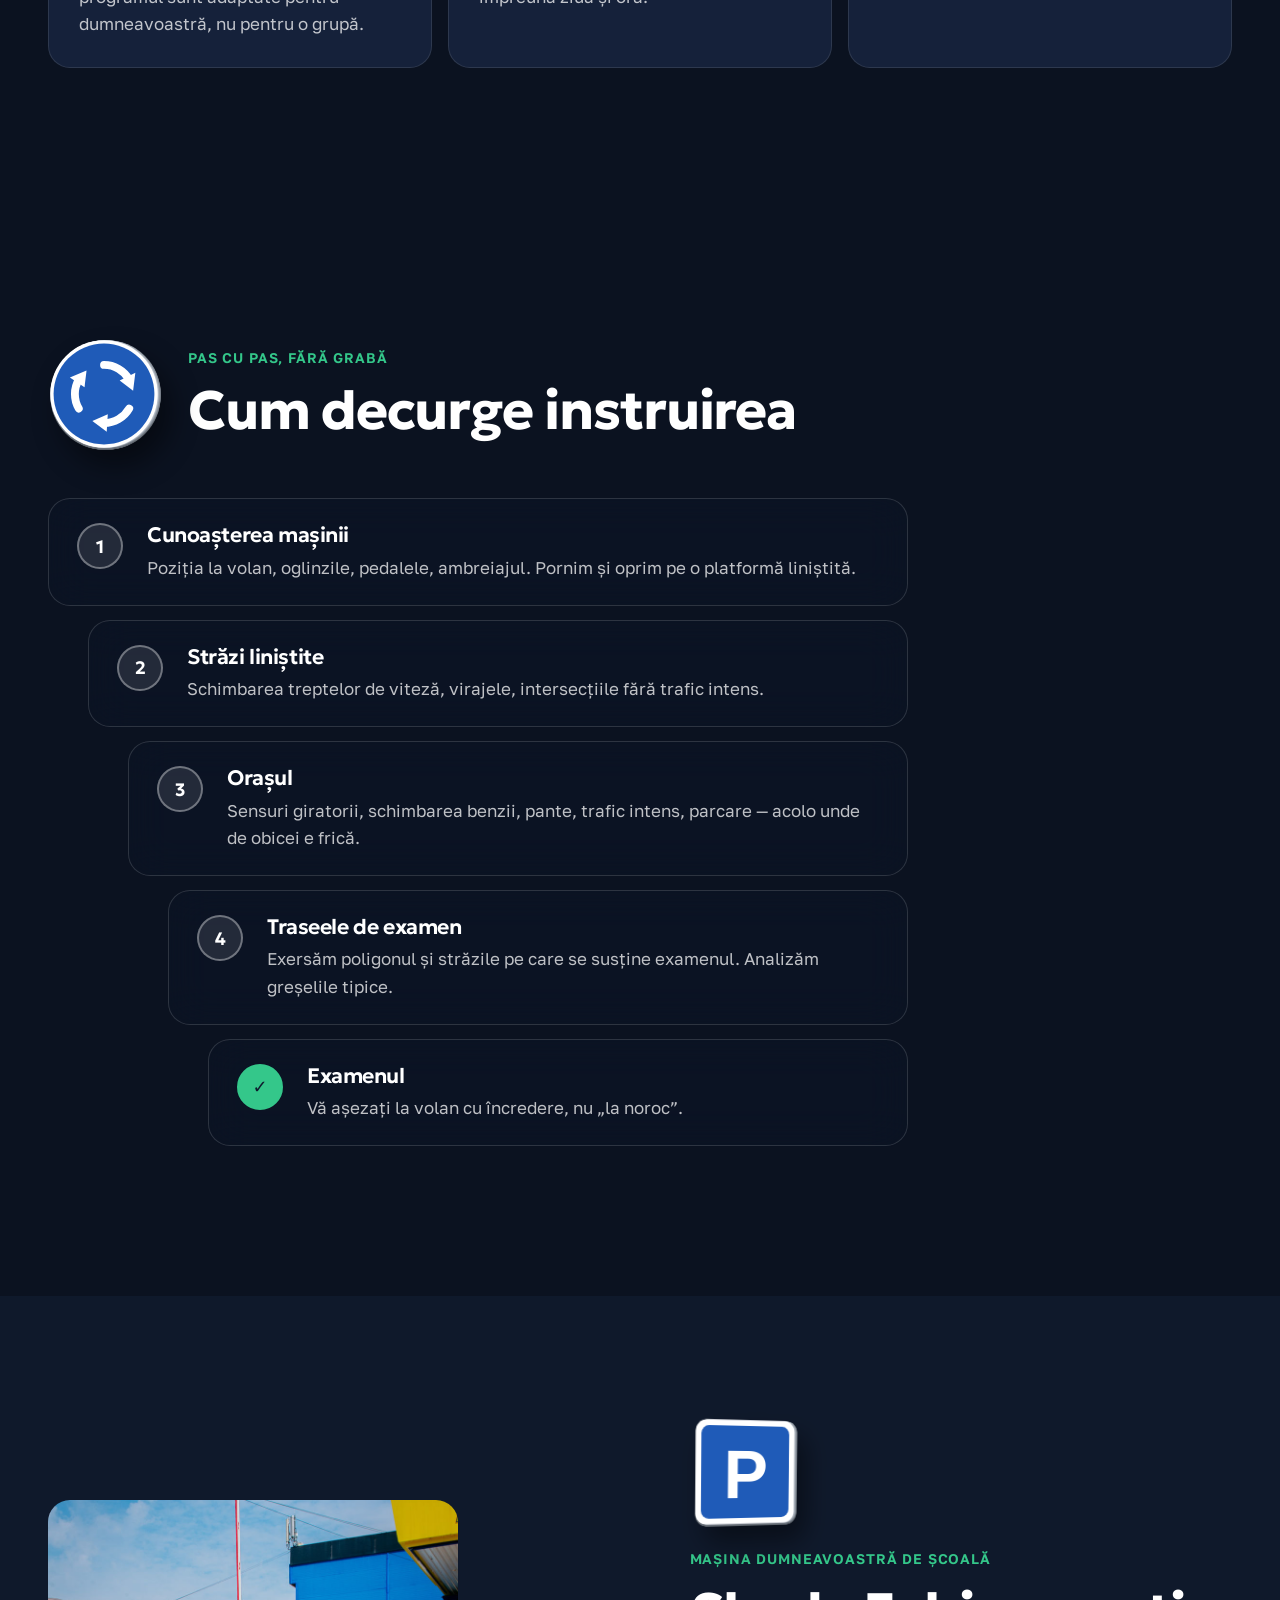
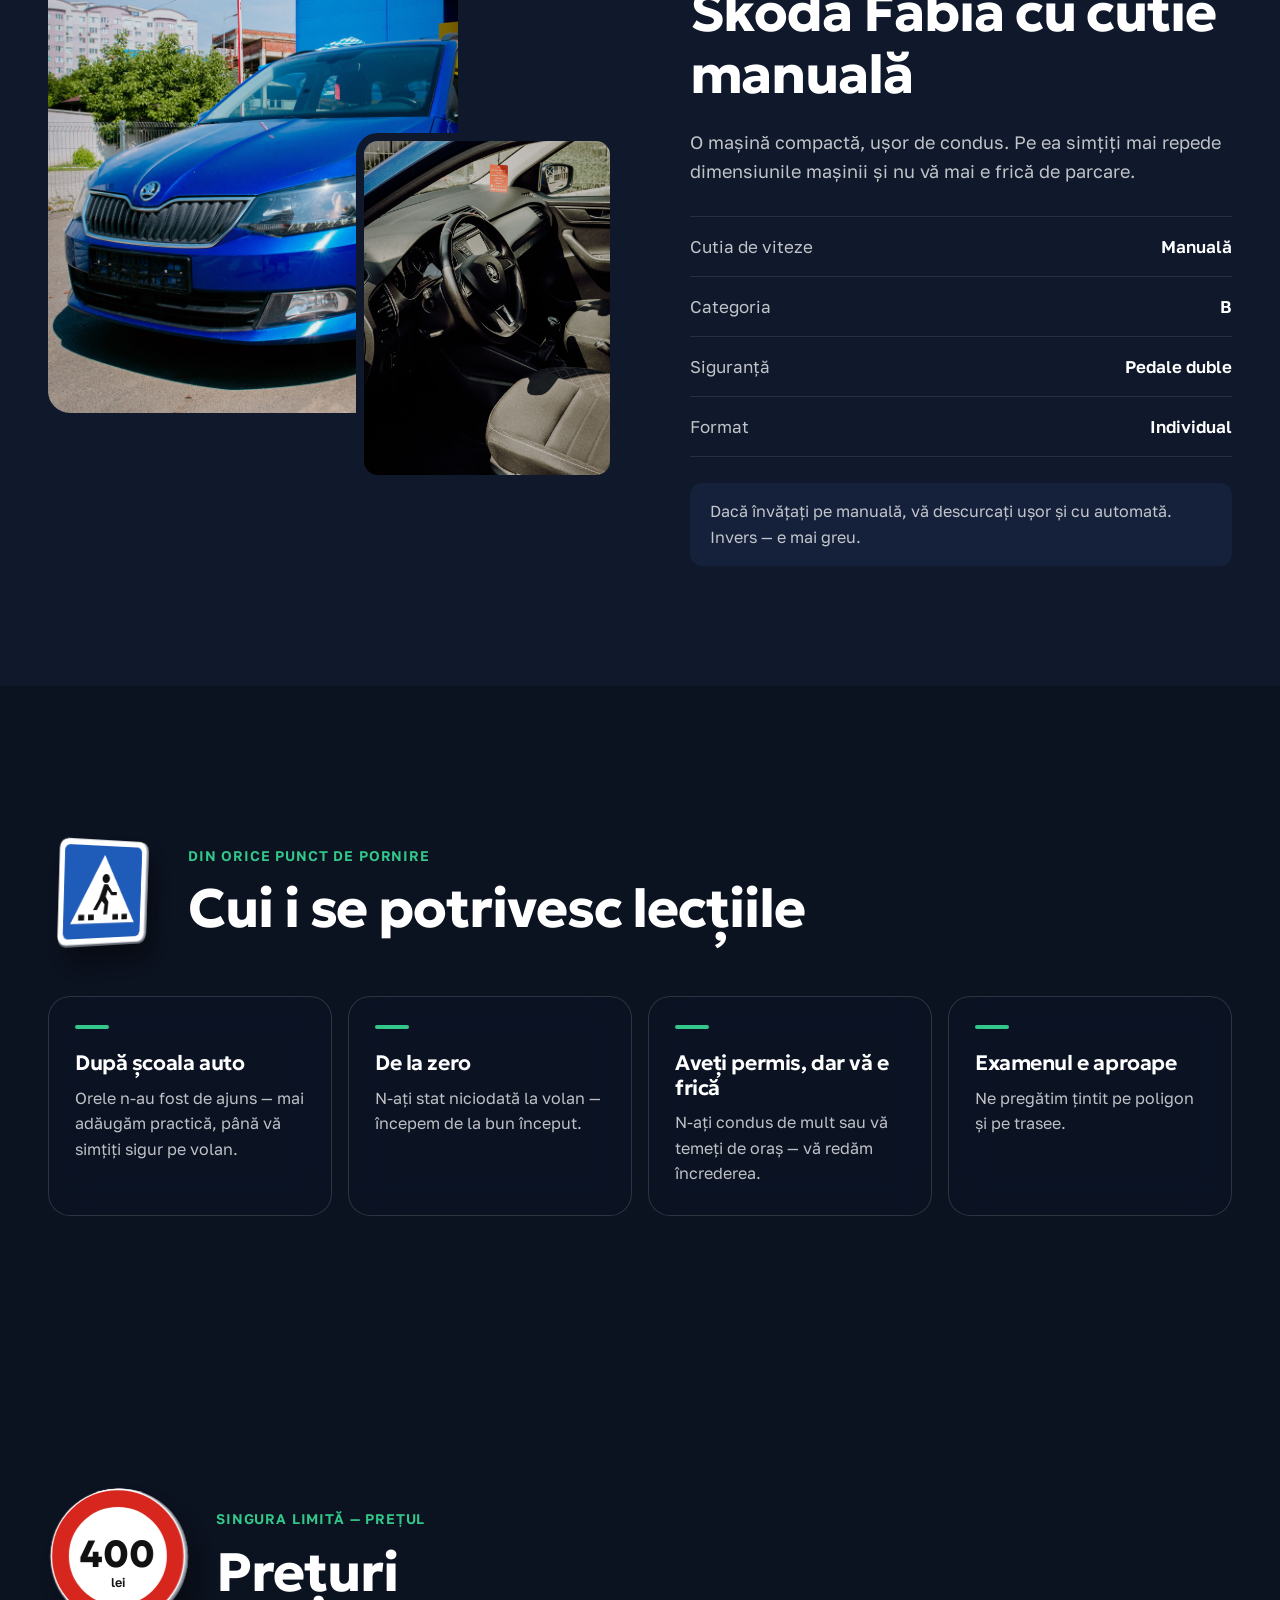
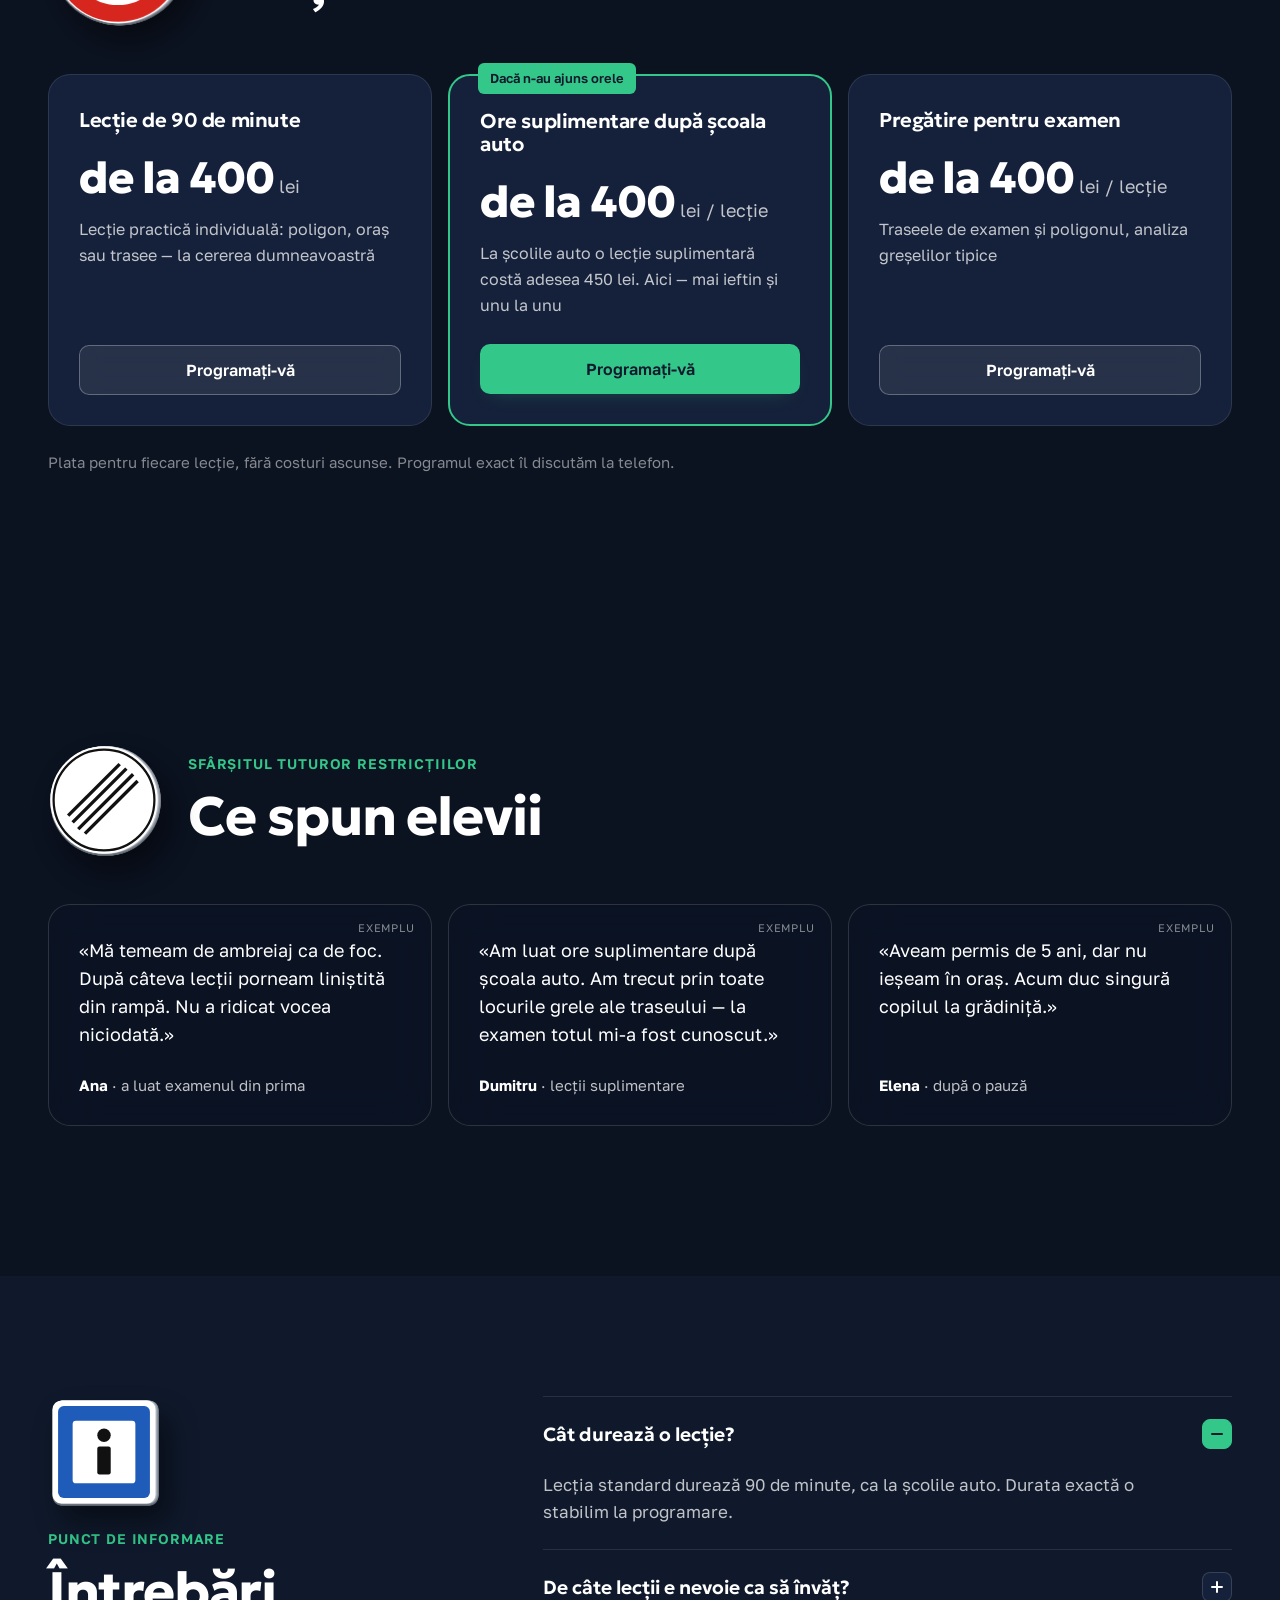
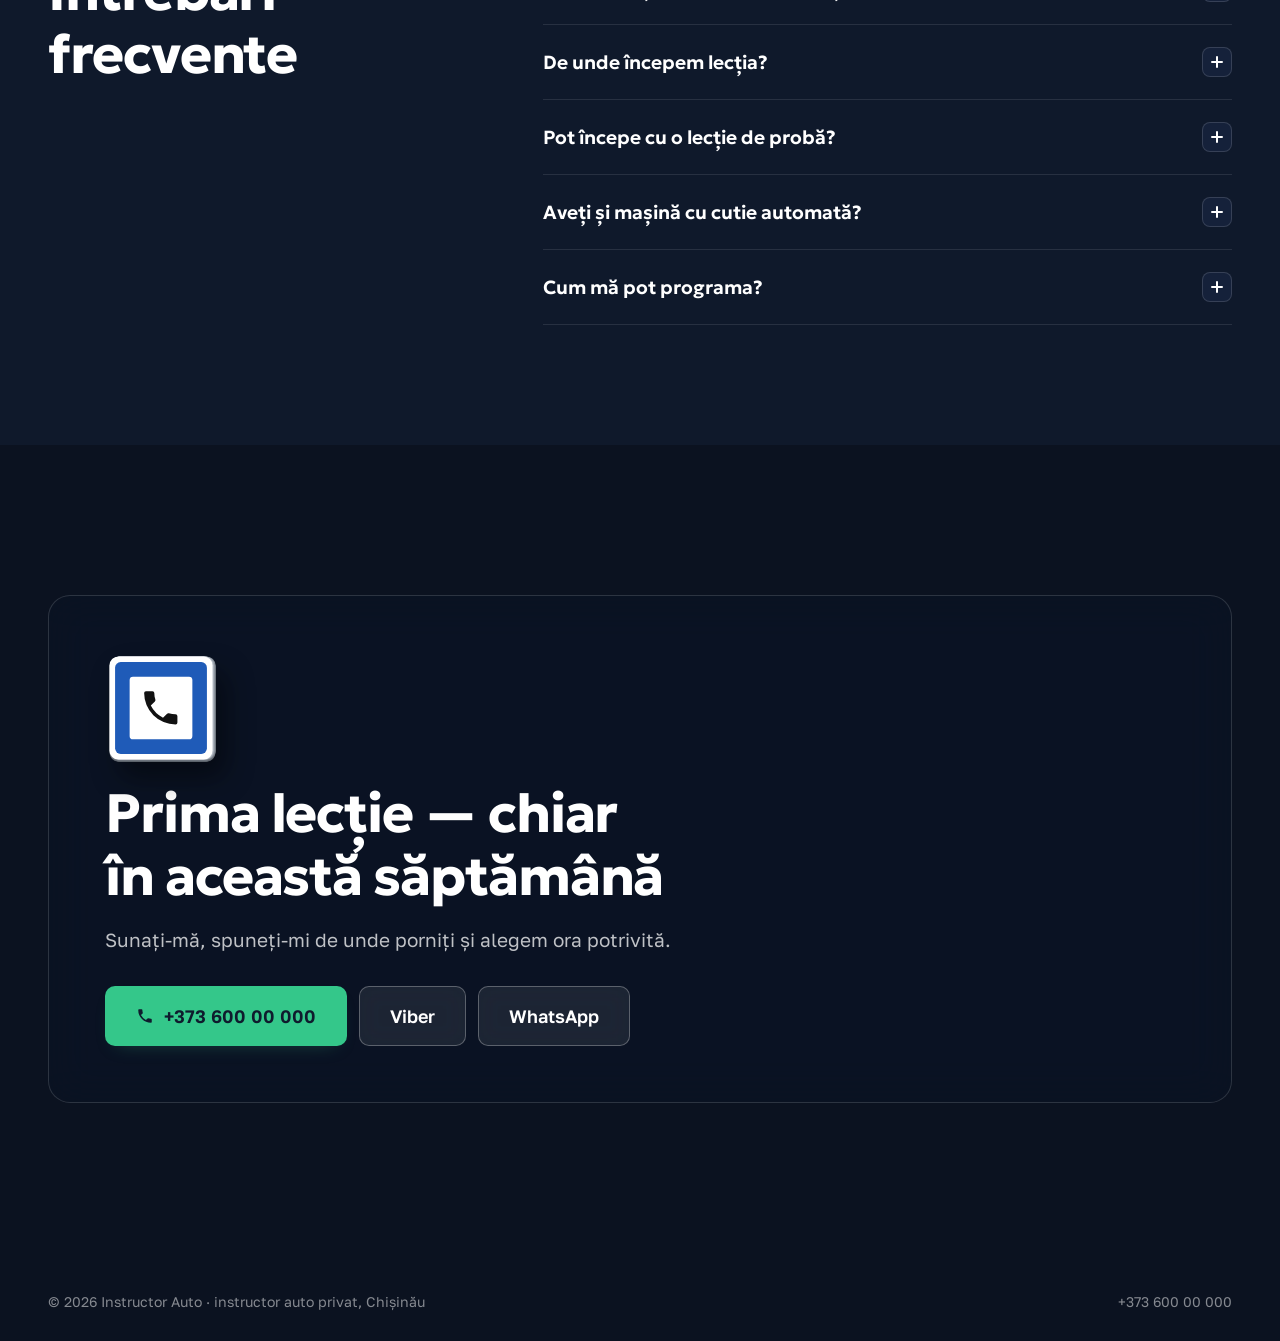
==== commit 9294e88a: "Add files via upload" ====
--- a/ro.html
+++ b/ro.html
@@ -7,6 +7,17 @@
   <title>Instructor auto calm în Chișinău — cutie manuală, Skoda Fabia</title>
   <meta name="description" content="Lecții individuale de conducere în Chișinău: categoria B, cutie manuală, Skoda Fabia. Cu răbdare, fără țipete, la ora potrivită pentru dumneavoastră. De la 400 lei pe lecție.">
   <meta name="theme-color" content="#0B1220">
+  <!-- Previzualizare Viber / Telegram / Facebook. Adresa site-ului e PRESUPUSĂ -->
+  <meta property="og:type" content="website">
+  <meta property="og:title" content="Instructor auto calm în Chișinău">
+  <meta property="og:description" content="Lecții individuale pe cutie manuală, Skoda Fabia. Fără țipete și nervi, la ora potrivită. De la 400 lei pe lecție.">
+  <meta property="og:url" content="https://webonix-md.github.io/instructor/ro.html">
+  <meta property="og:image" content="https://webonix-md.github.io/instructor/img/og/og-square-ro.jpg">
+  <meta property="og:image:width" content="1200">
+  <meta property="og:image:height" content="1200">
+  <meta property="og:locale" content="ro_RO">
+  <meta property="og:locale:alternate" content="ru_RU">
+  <meta name="twitter:card" content="summary_large_image">
   <link rel="icon" href="img/logo/mark.svg" type="image/svg+xml">
   <link rel="alternate" hreflang="ru" href="index.html">
   <link rel="alternate" hreflang="ro" href="ro.html">
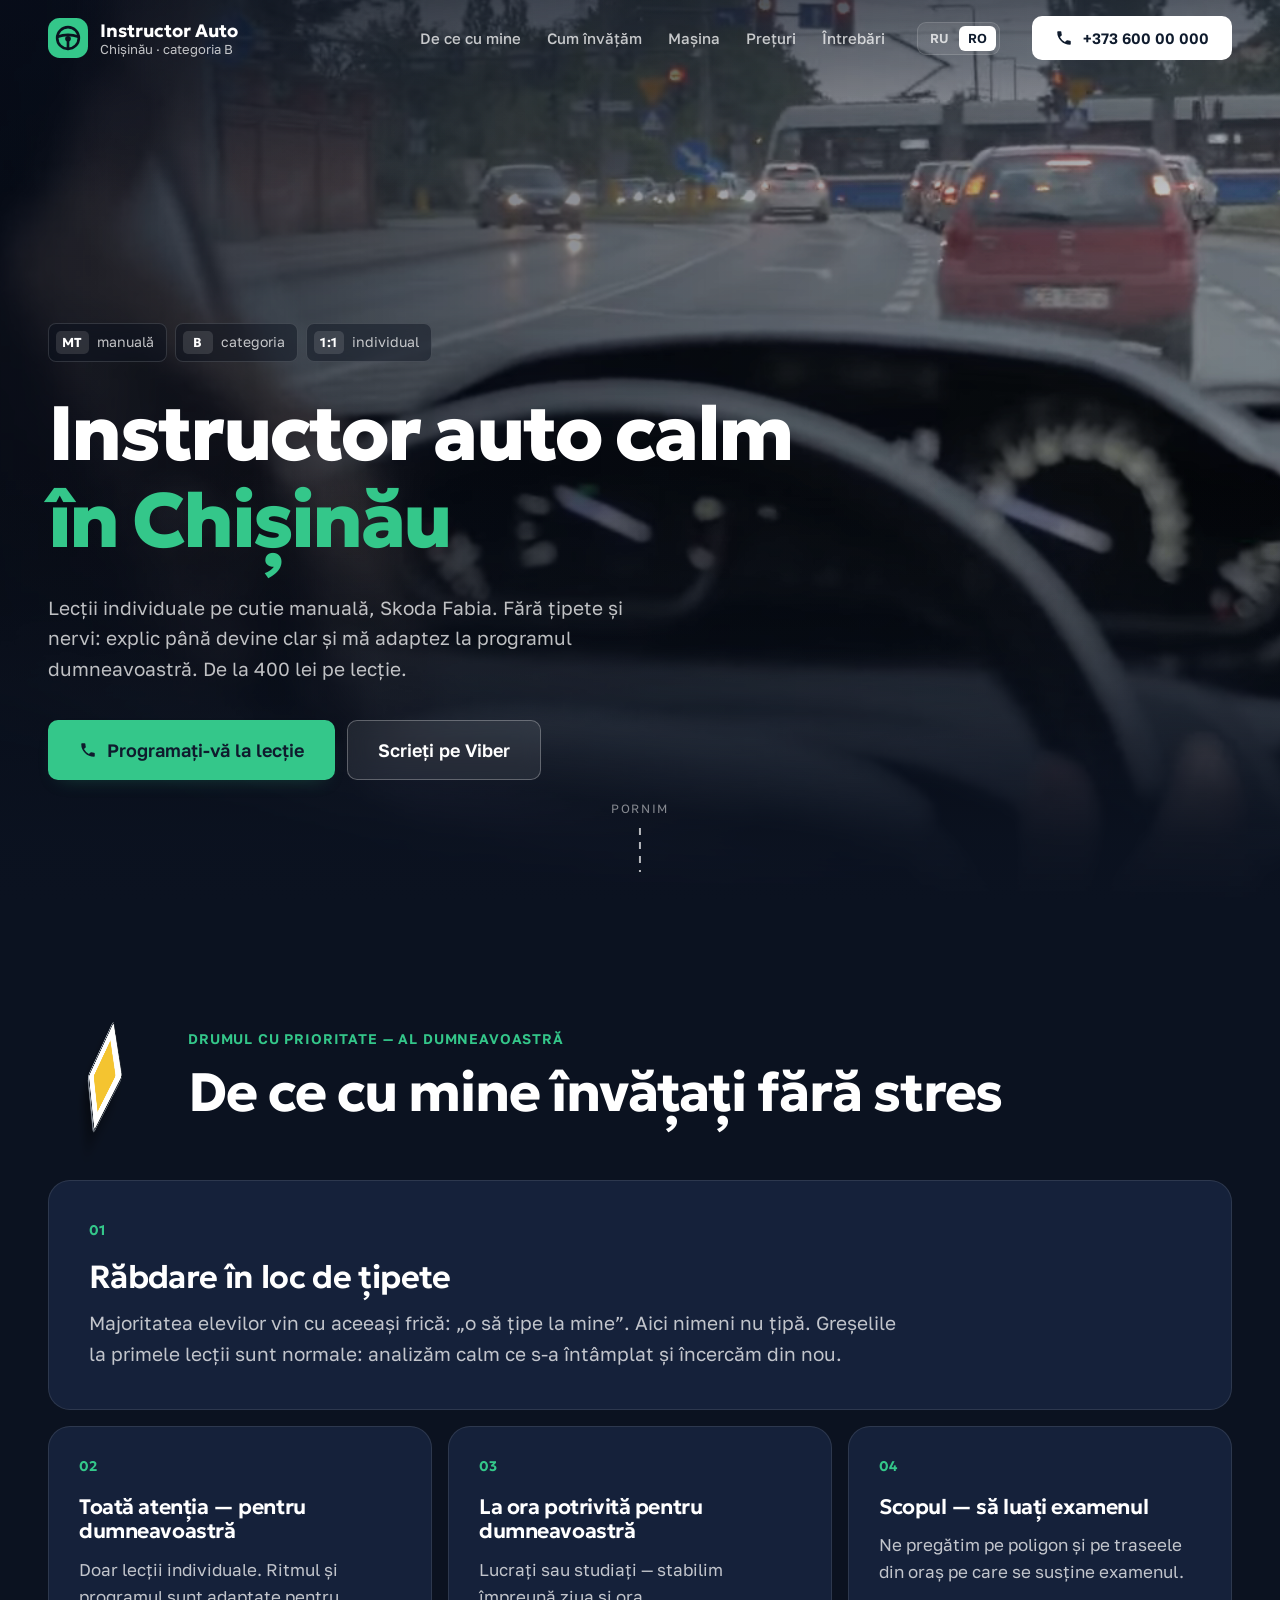
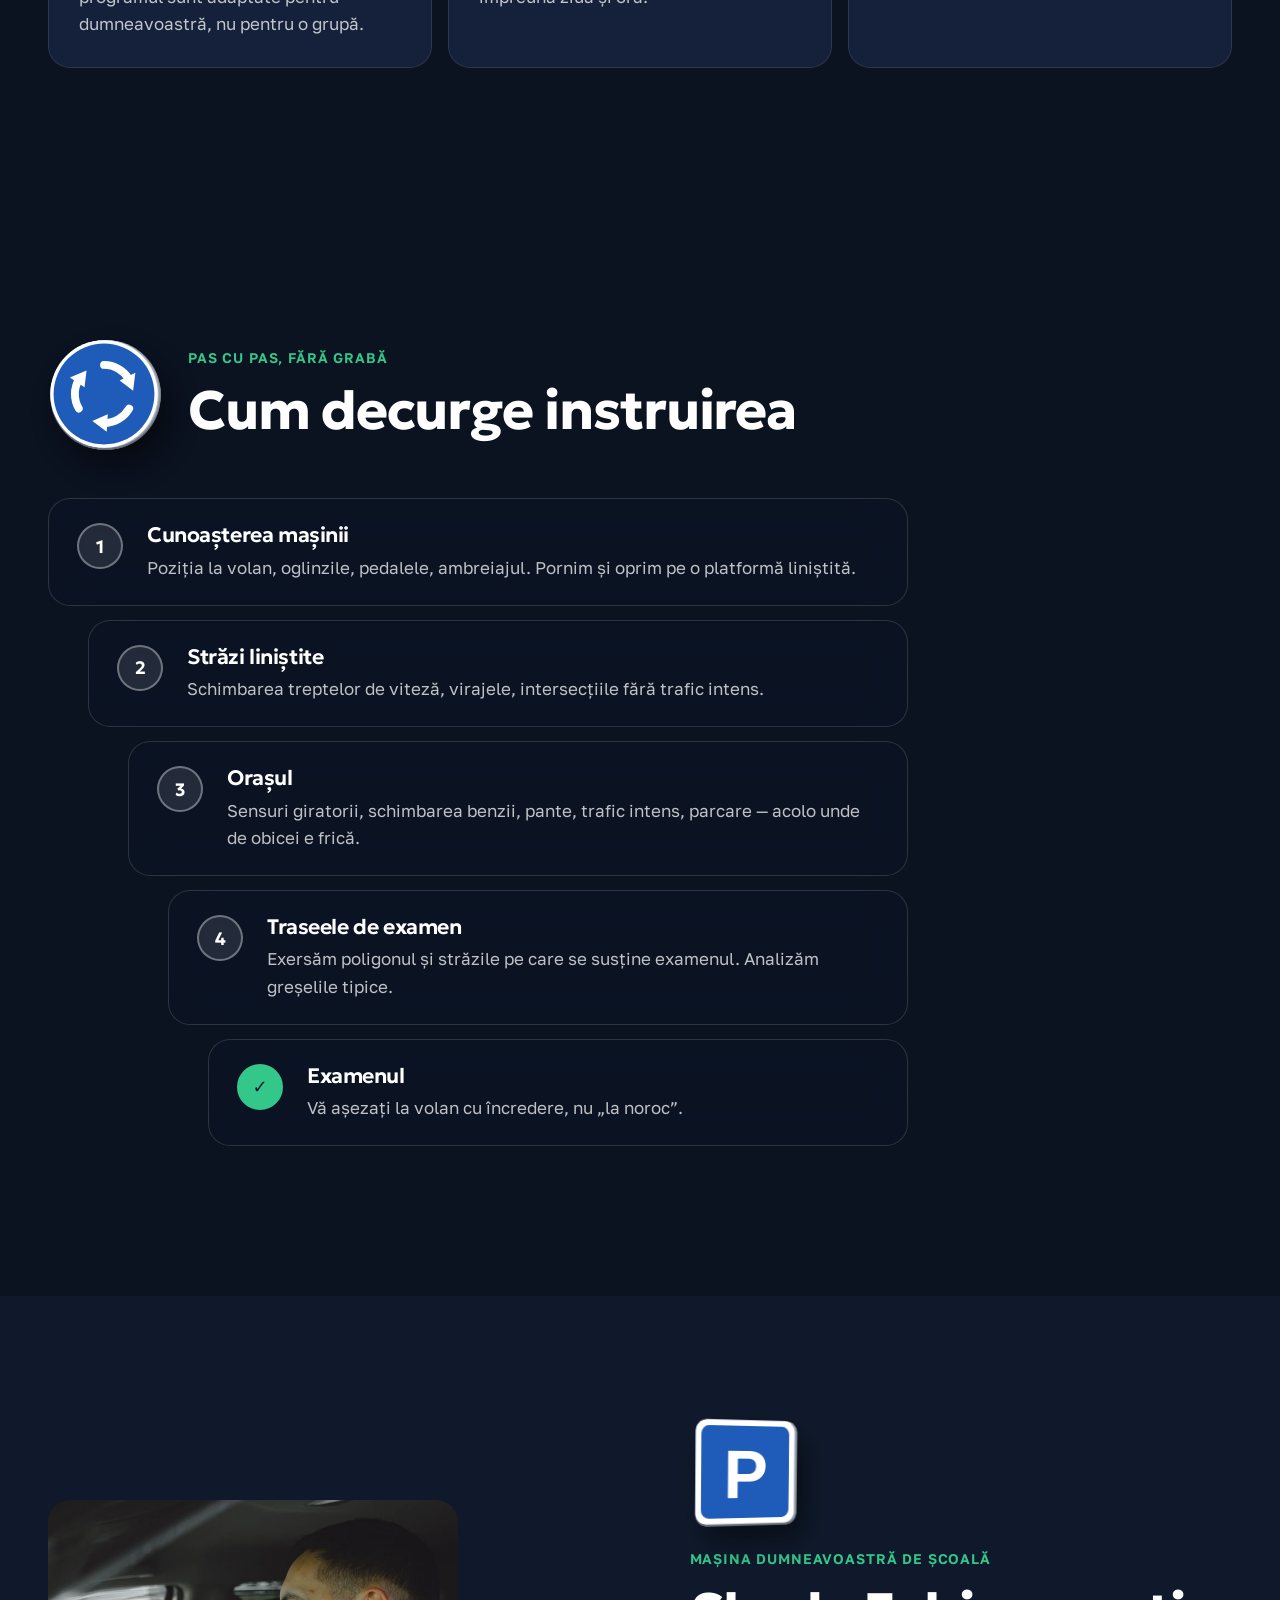
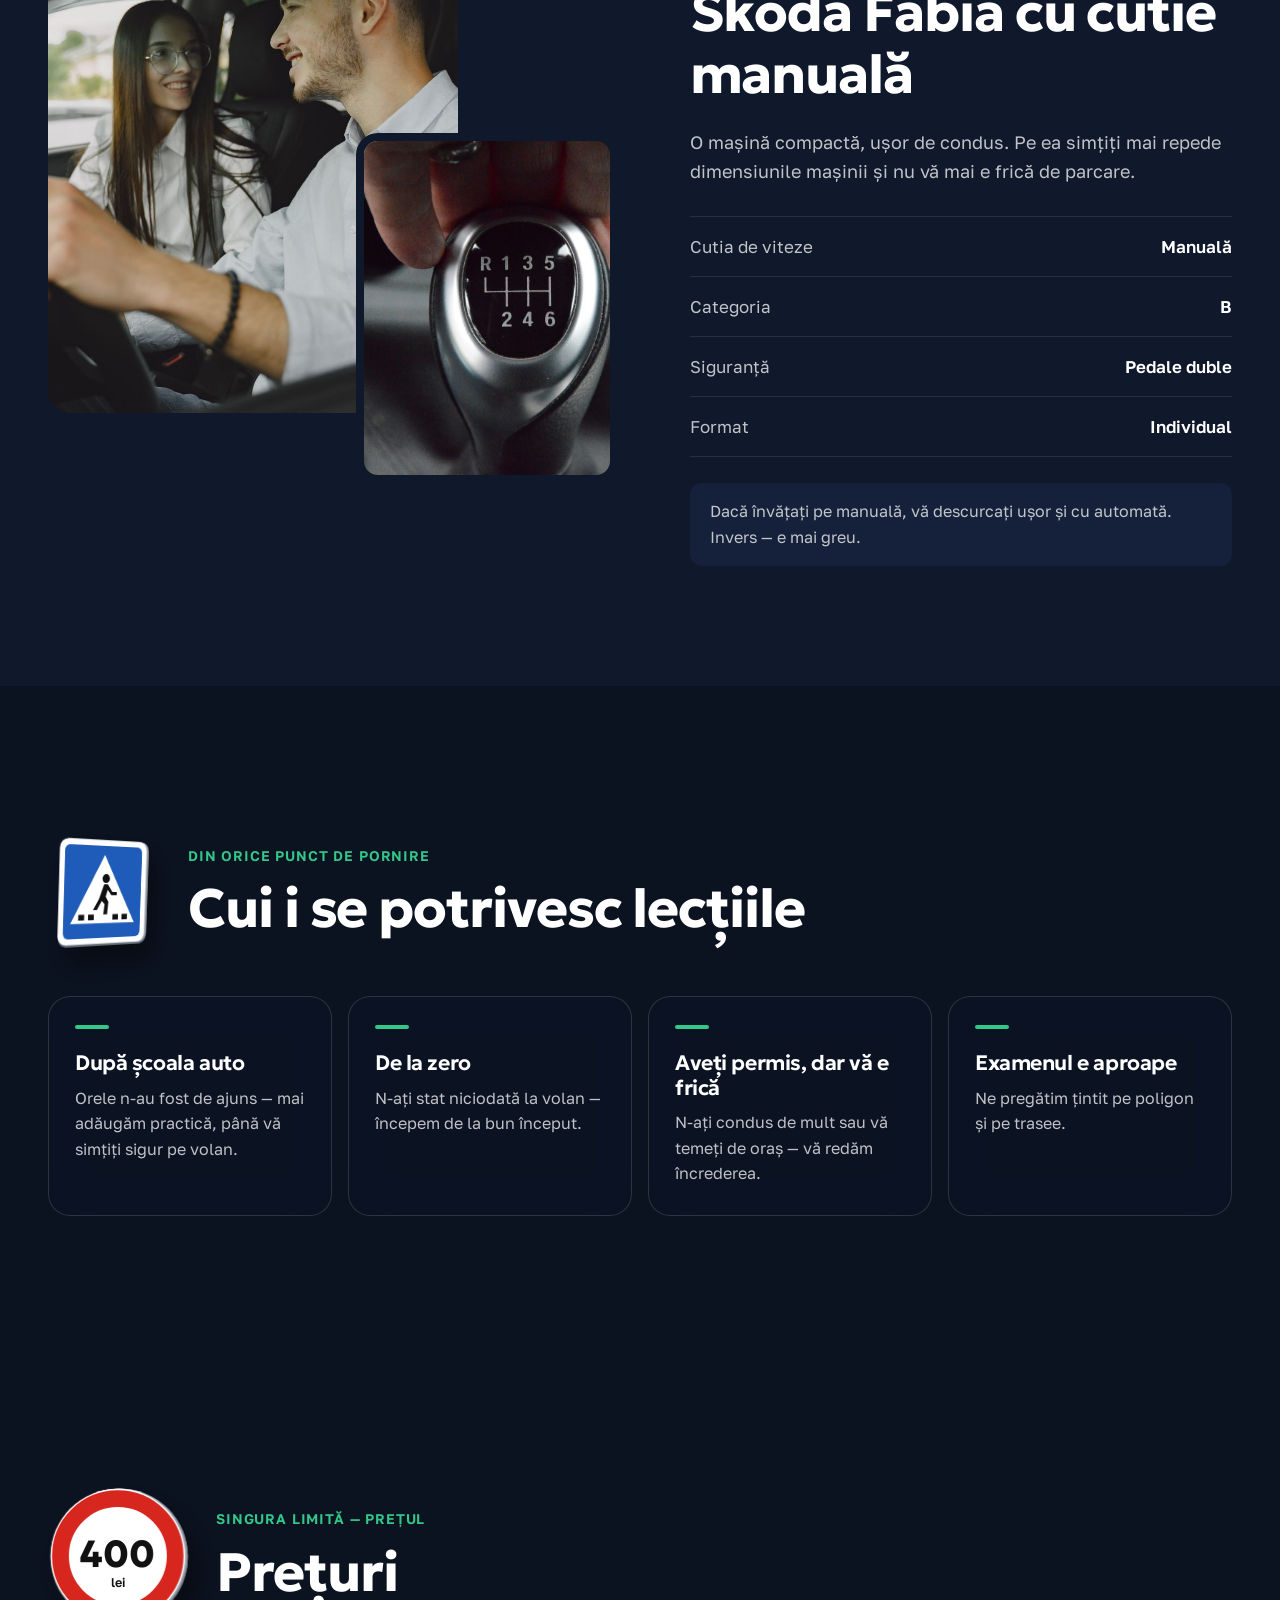
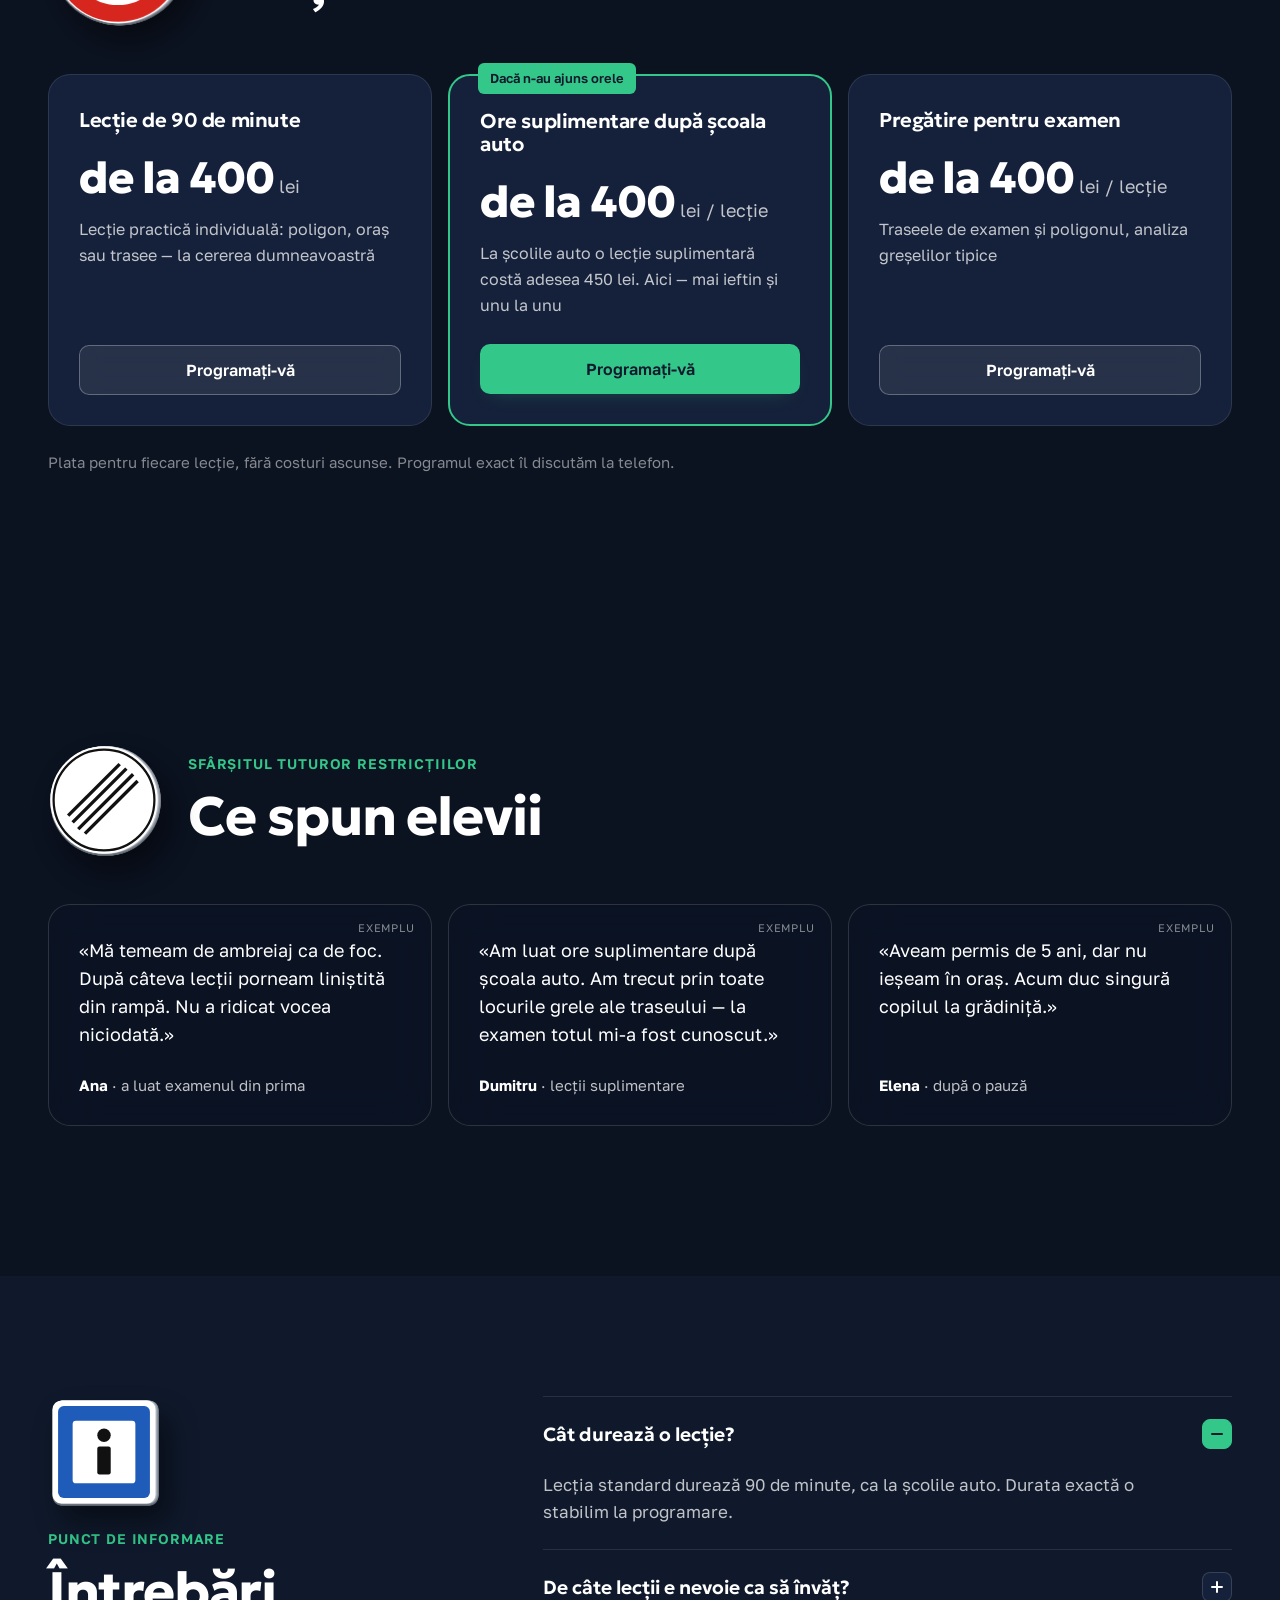
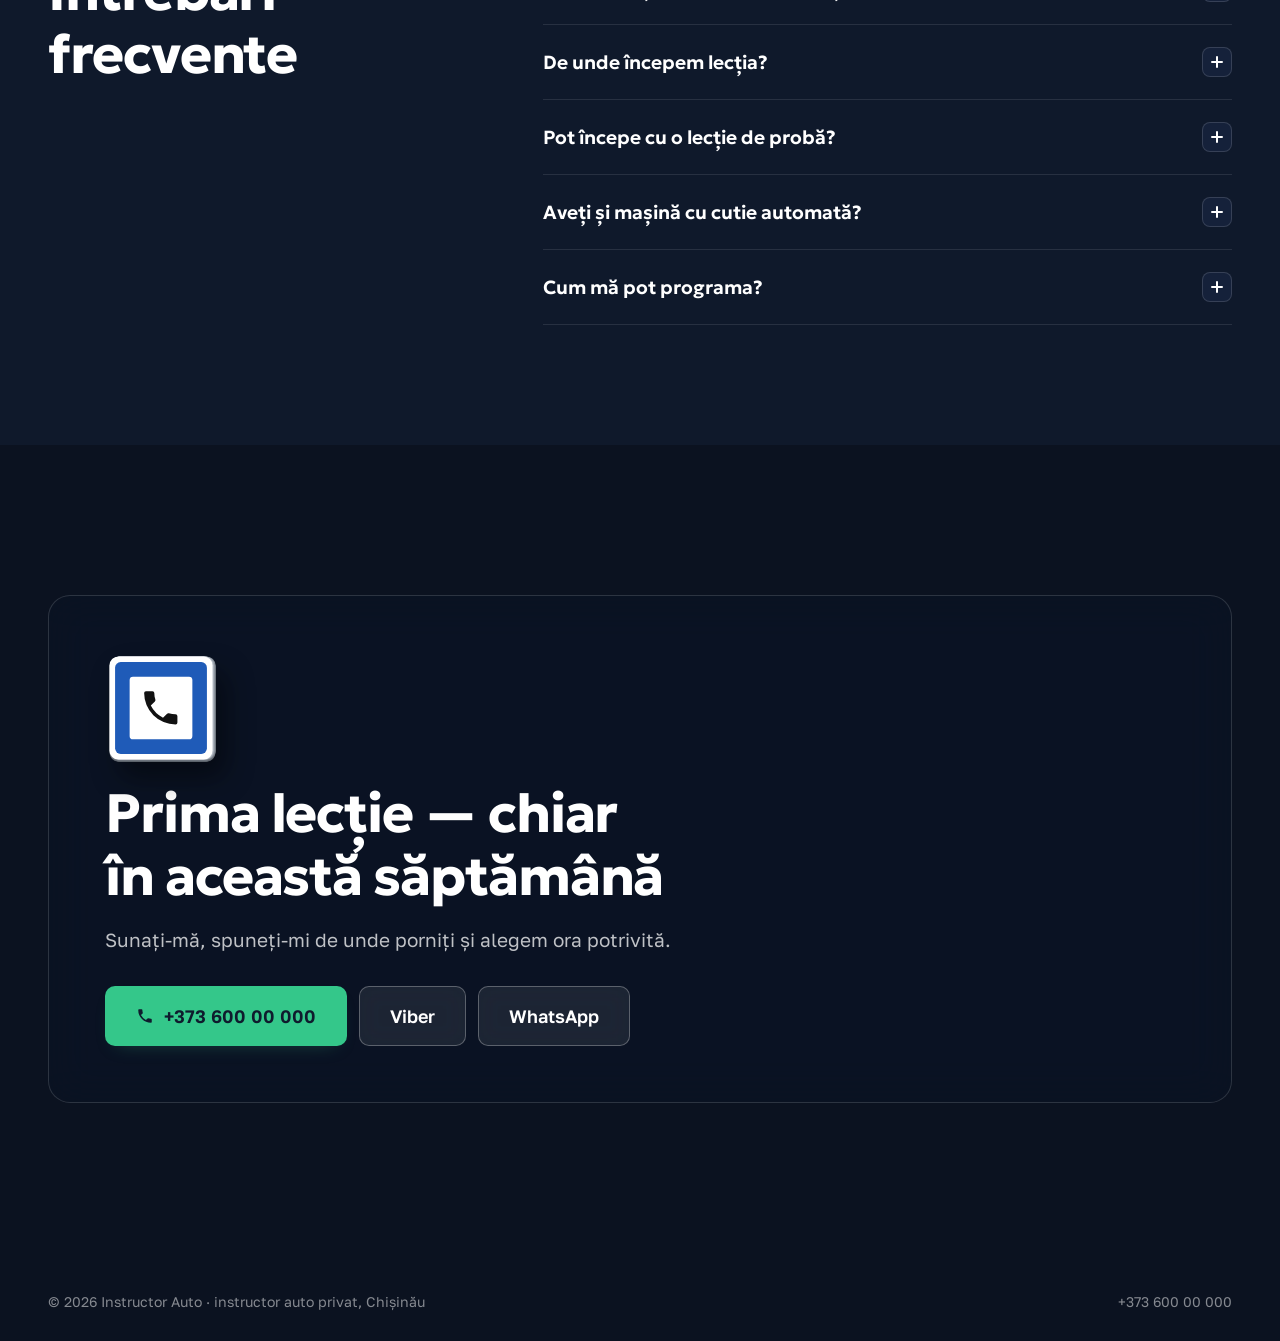
==== commit 1e7a123b: "Add files via upload" ====
--- a/ro.html
+++ b/ro.html
@@ -213,8 +213,8 @@
   <section class="sec sec--alt" id="car">
     <div class="wrap car">
       <div class="car__photos reveal">
-        <img class="car__p1" src="img/car/fabia-front-tall.jpg" alt="Mașina de școală Skoda Fabia, albastră" loading="lazy">
-        <img class="car__p2" src="img/car/fabia-interior.jpg" alt="Interiorul Skoda Fabia: volanul și cutia de viteze manuală" loading="lazy">
+        <img class="car__p1" src="img/stock/lesson.jpg" alt="Lecție de conducere: elevul la volan, alături instructorul" loading="lazy">
+        <img class="car__p2" src="img/stock/gear.jpg" alt="Maneta cutiei de viteze manuale" loading="lazy">
       </div>
       <div class="car__text">
         <div class="head head--stack reveal">
--- a/css/styles.css
+++ b/css/styles.css
@@ -257,7 +257,7 @@
 /* 4. машина */
 .car { display: grid; grid-template-columns: 1.05fr 1fr; gap: 72px; align-items: center; }
 .car__photos { position: relative; padding-bottom: 70px; }
-.car__p1 { width: 72%; aspect-ratio: 4/5; object-fit: cover; border-radius: var(--r-card); }
+.car__p1 { width: 72%; aspect-ratio: 4/5; object-fit: cover; object-position: 75% 50%; border-radius: var(--r-card); }
 .car__p2 {
   position: absolute; right: 0; bottom: 0; width: 46%; aspect-ratio: 3/4;
   object-fit: cover; object-position: 30% 50%;
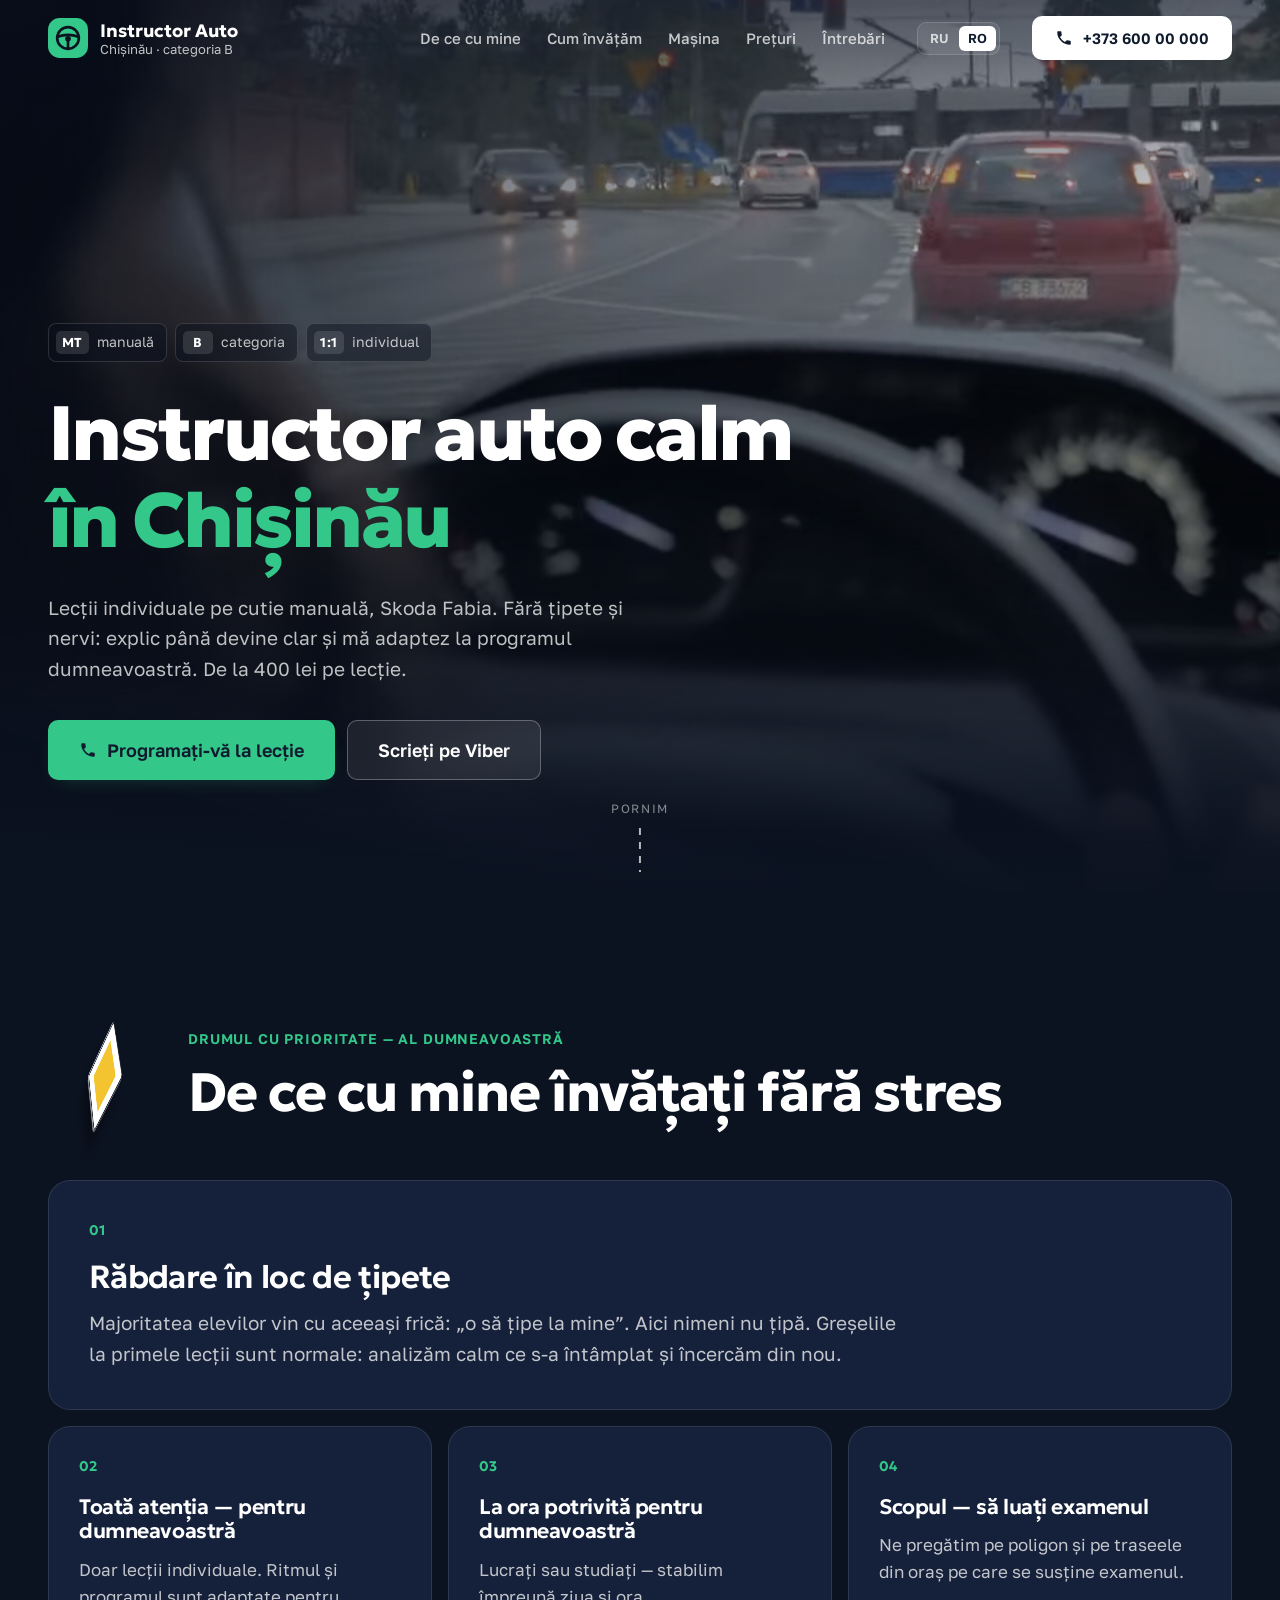
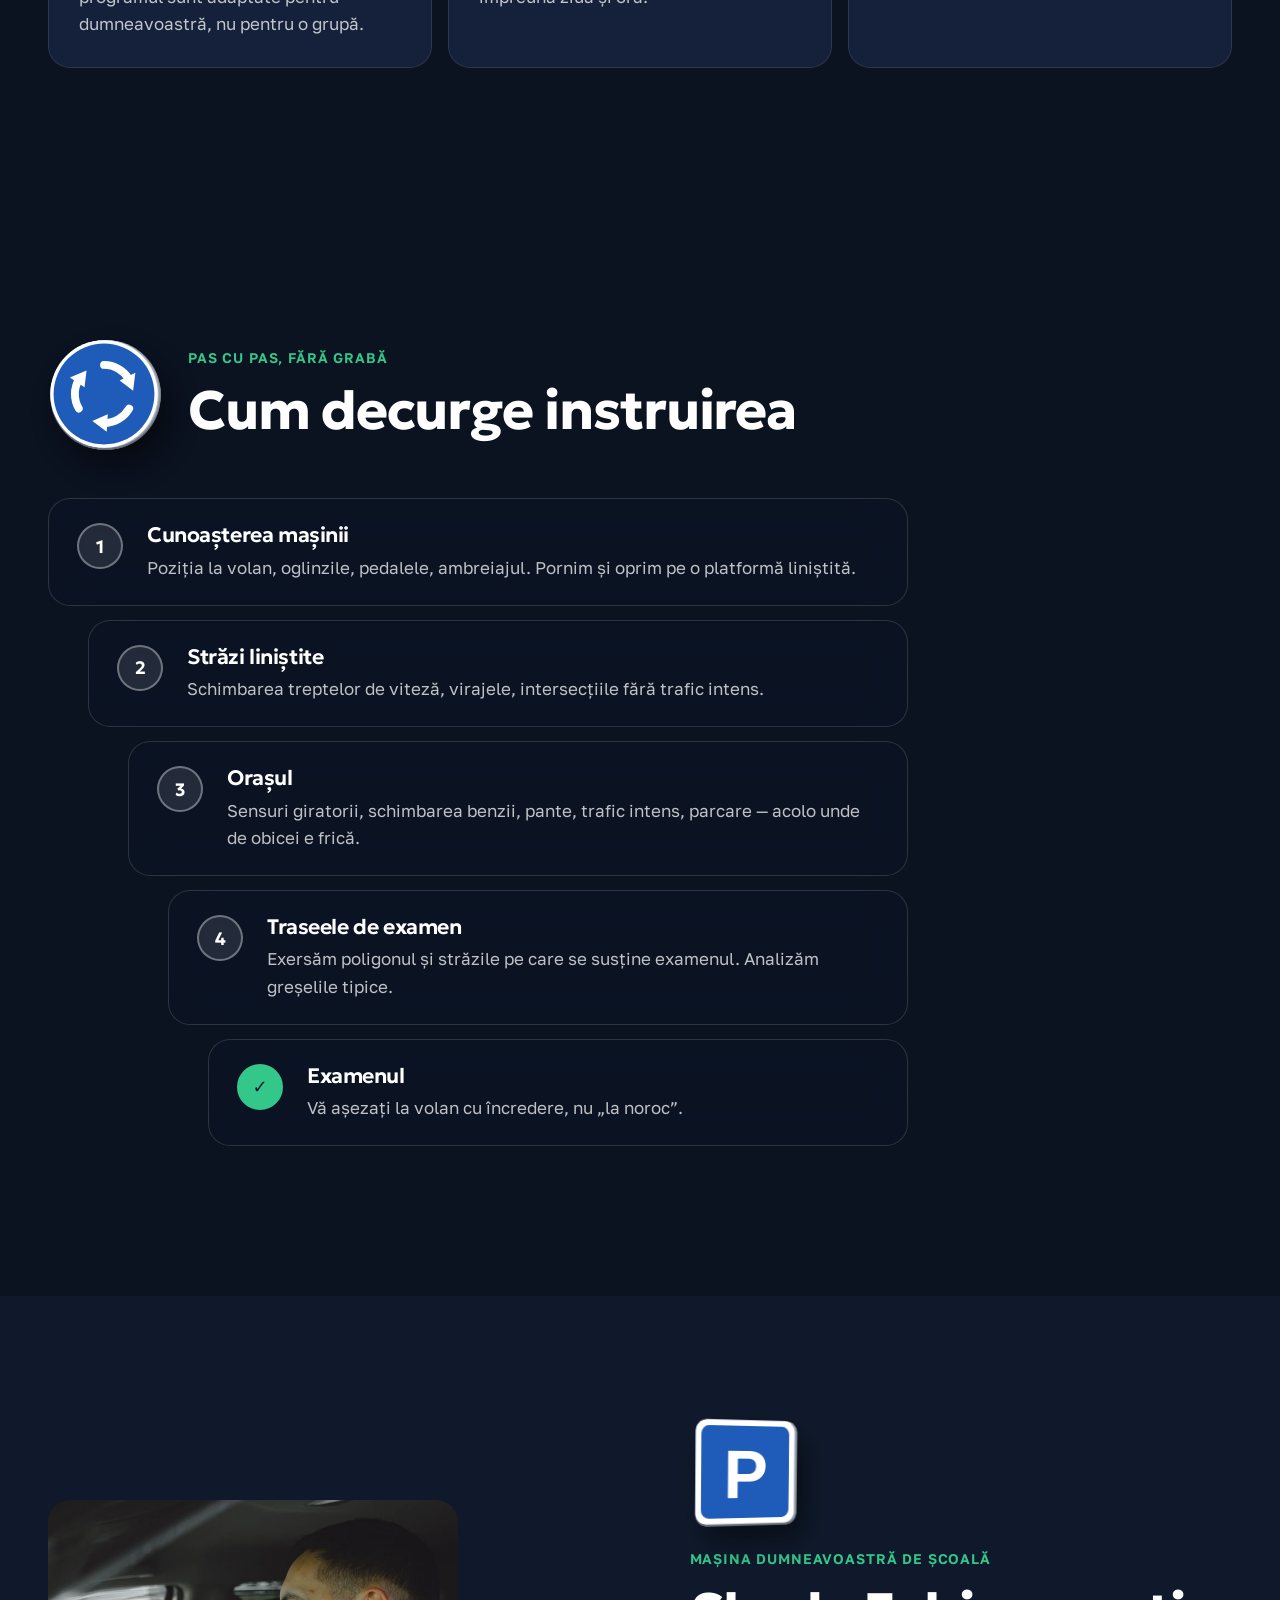
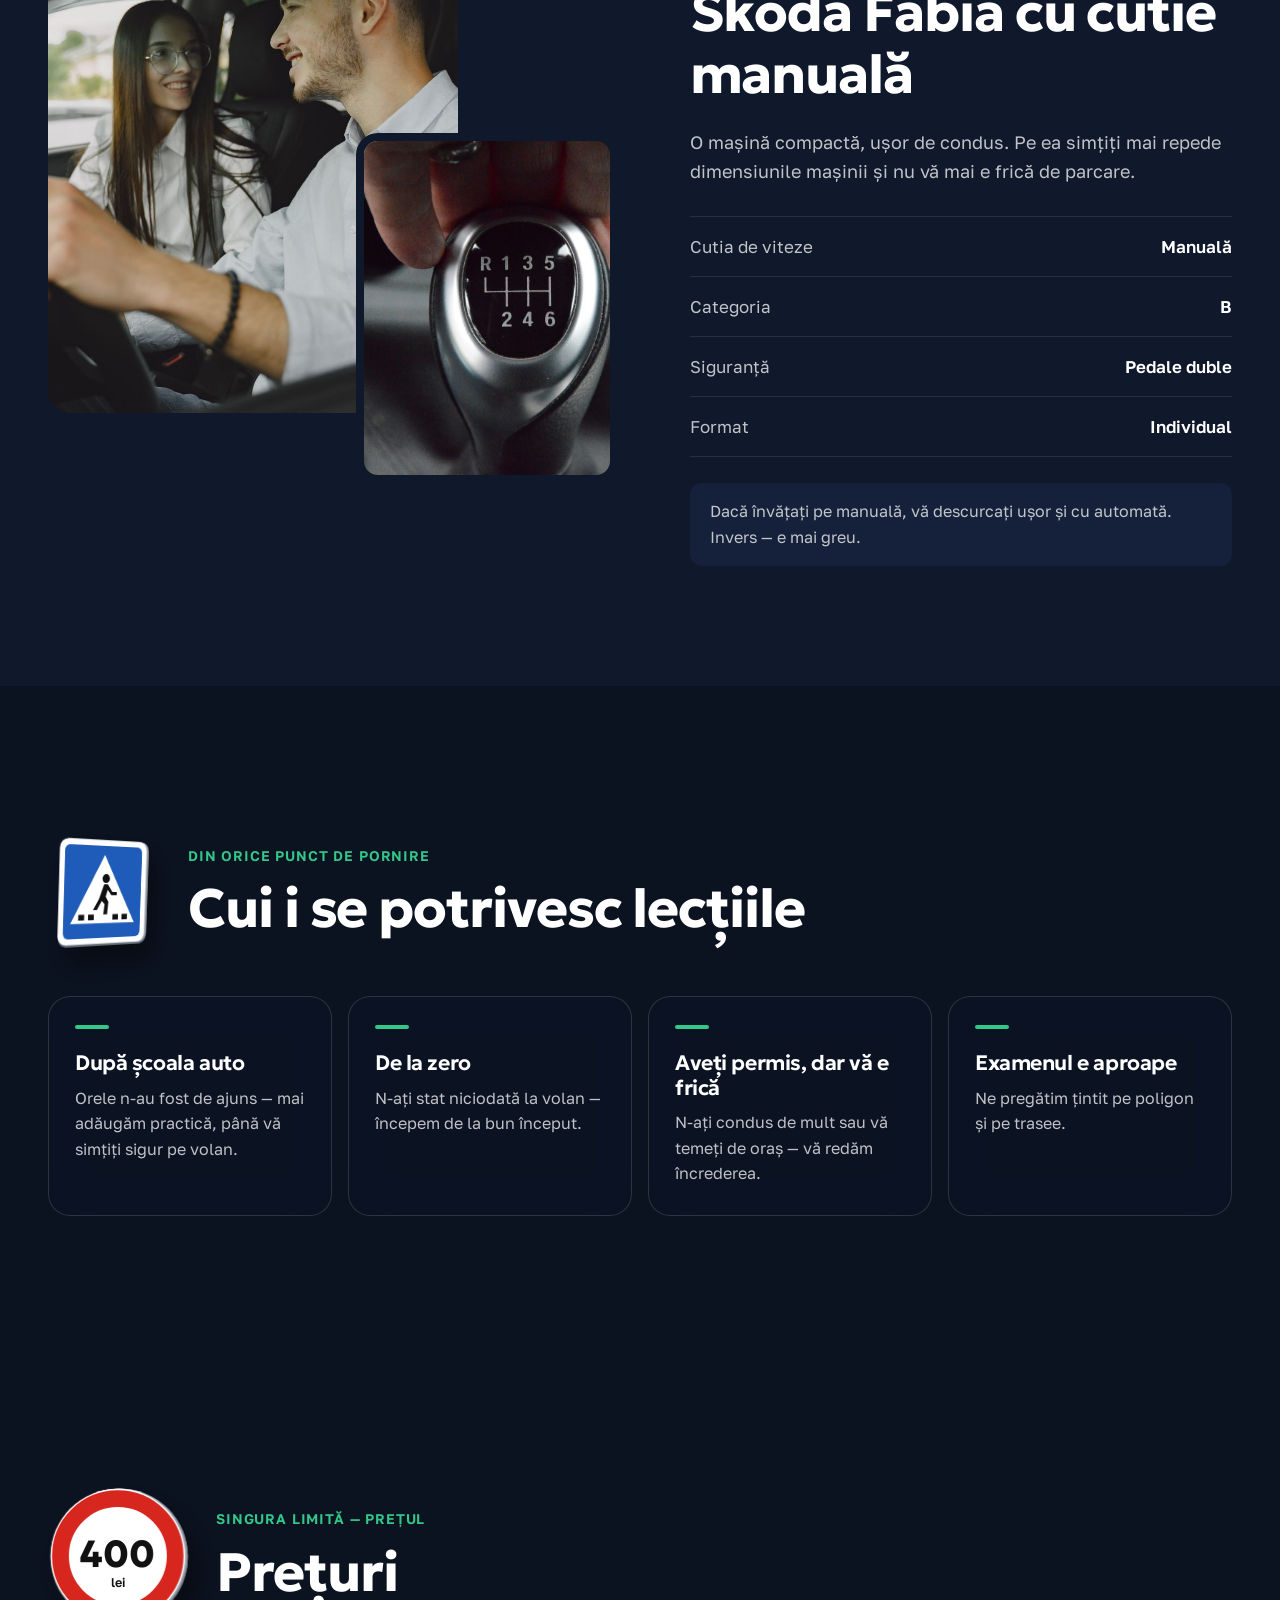
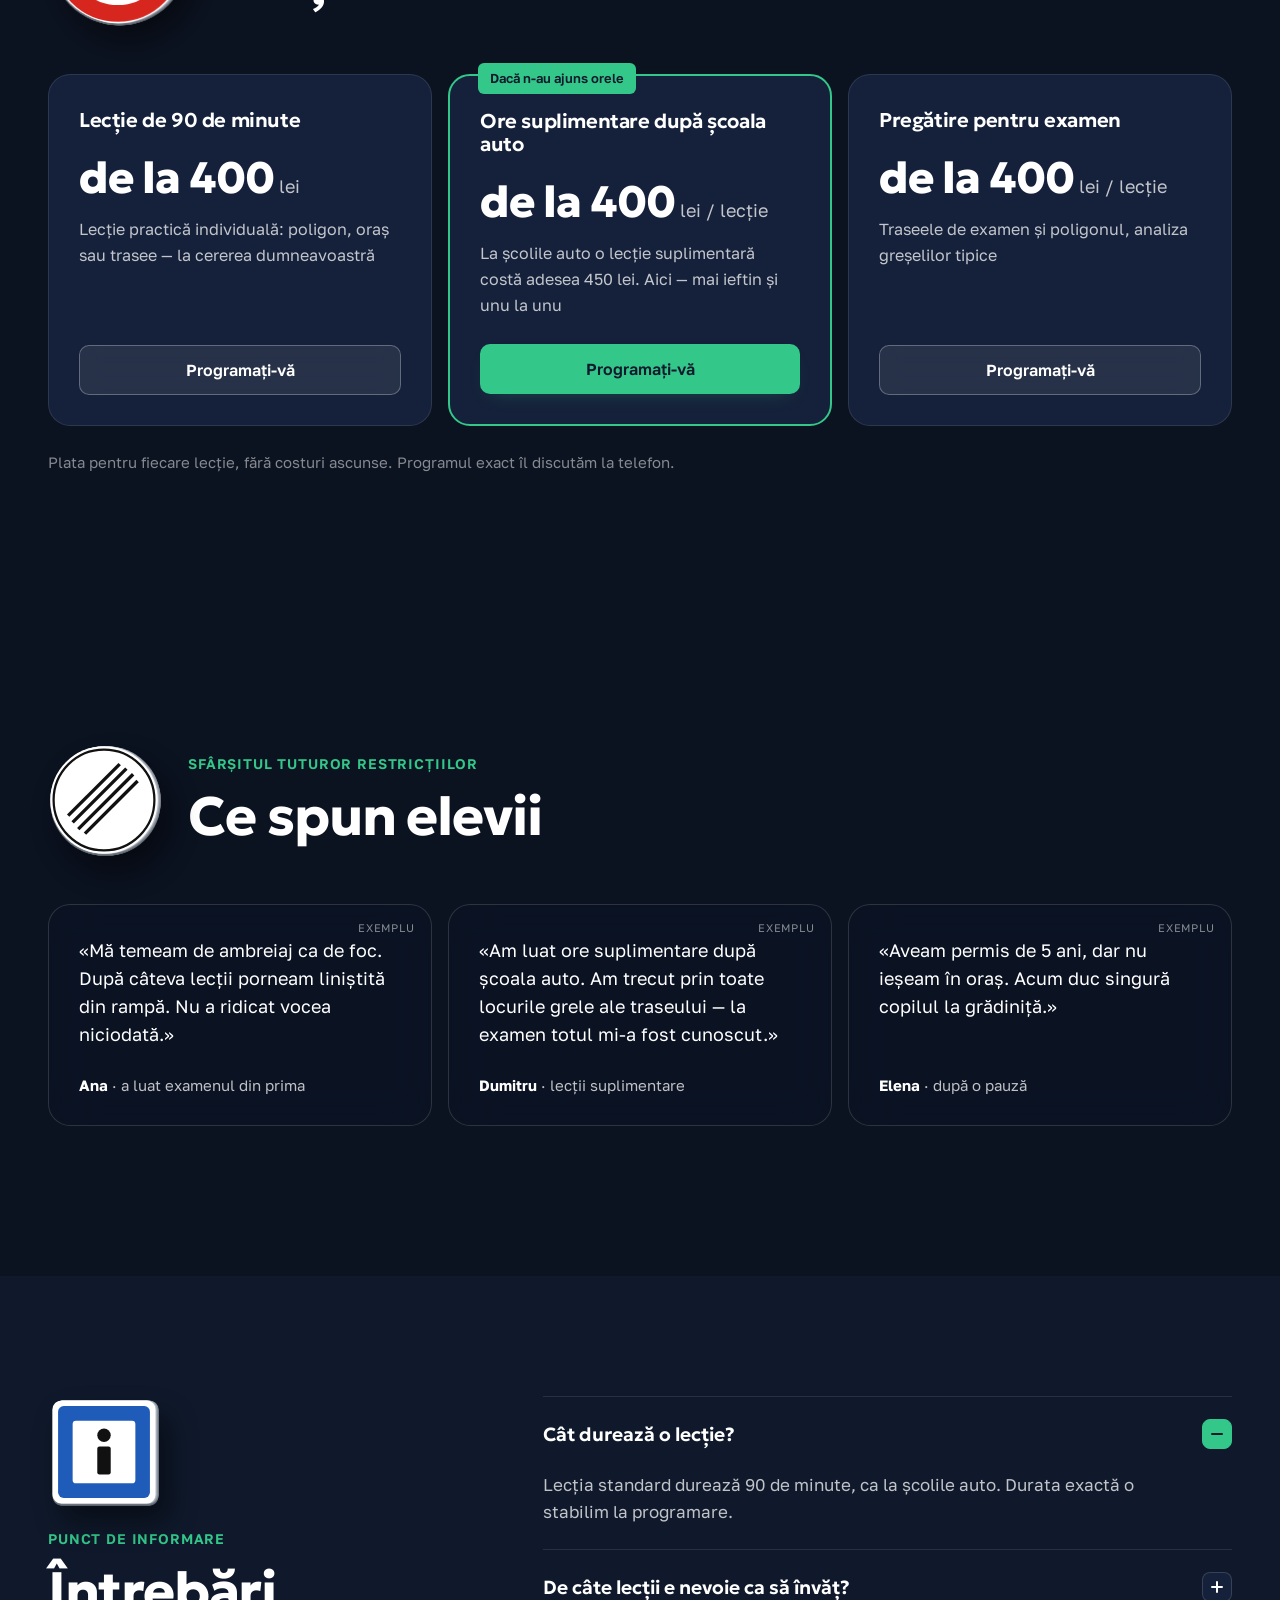
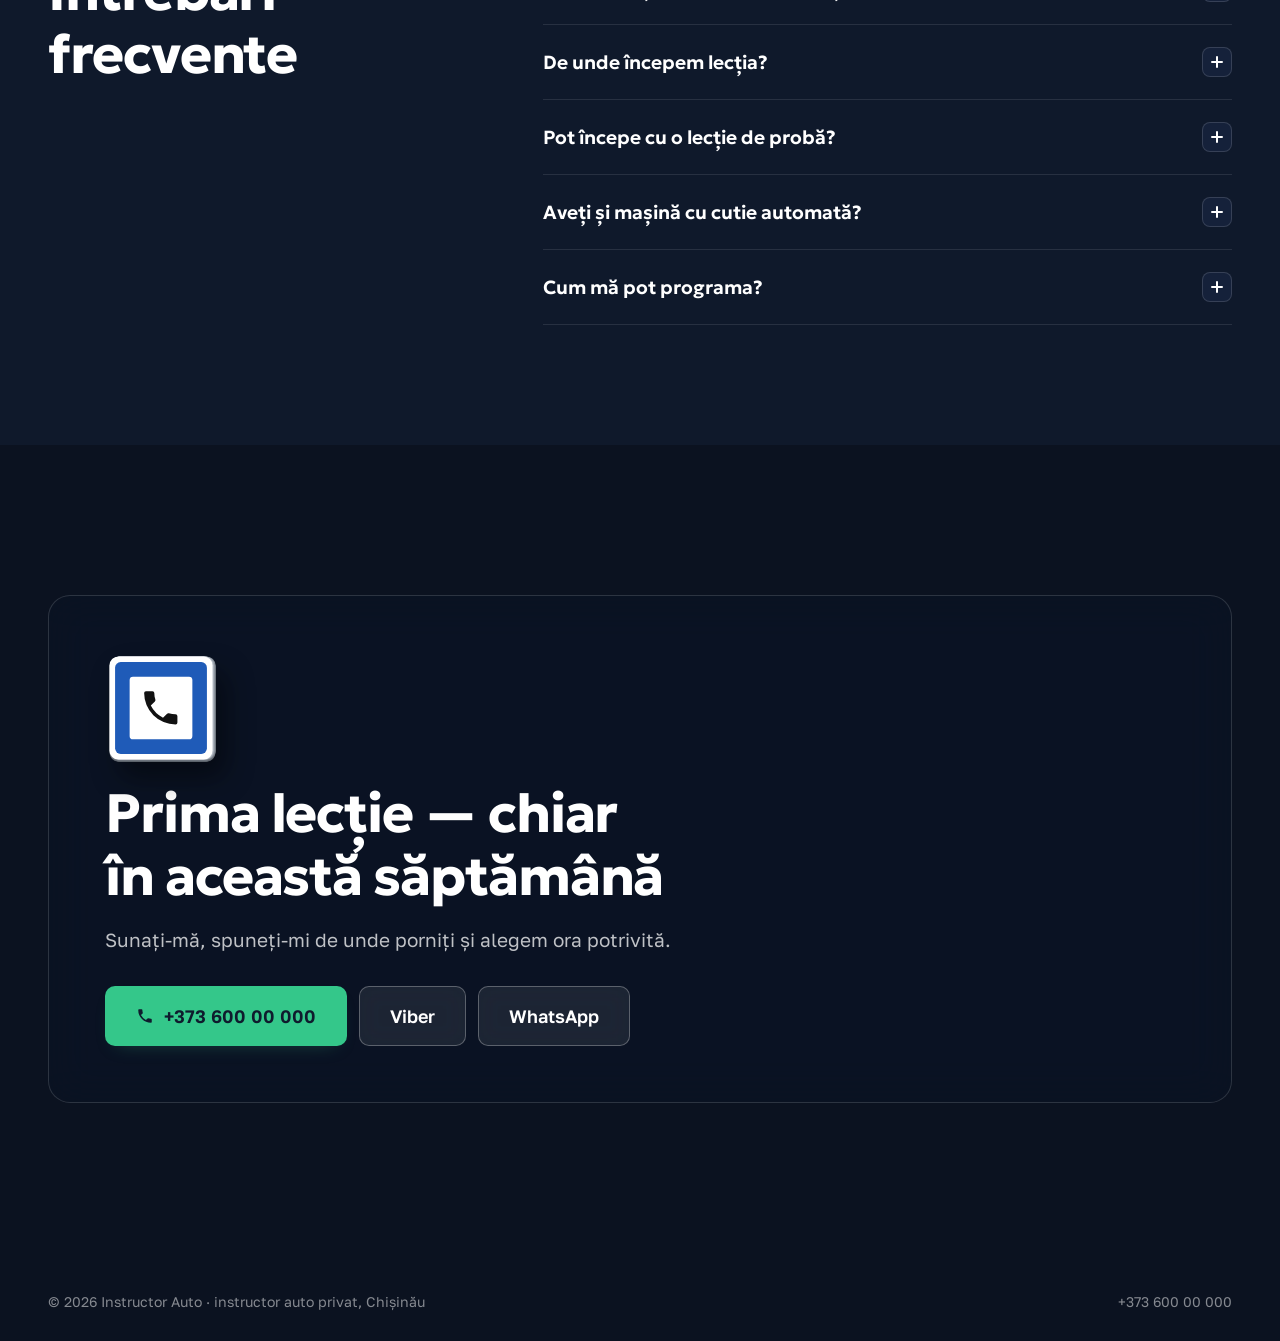
==== commit b268ba9b: "Add files via upload" ====
--- a/ro.html
+++ b/ro.html
@@ -12,7 +12,7 @@
   <meta property="og:title" content="Instructor auto calm în Chișinău">
   <meta property="og:description" content="Lecții individuale pe cutie manuală, Skoda Fabia. Fără țipete și nervi, la ora potrivită. De la 400 lei pe lecție.">
   <meta property="og:url" content="https://webonix-md.github.io/instructor/ro.html">
-  <meta property="og:image" content="https://webonix-md.github.io/instructor/img/og/og-square-ro.jpg">
+  <meta property="og:image" content="https://webonix-md.github.io/instructor/img/og/og-square-ro-2.jpg">
   <meta property="og:image:width" content="1200">
   <meta property="og:image:height" content="1200">
   <meta property="og:locale" content="ro_RO">
